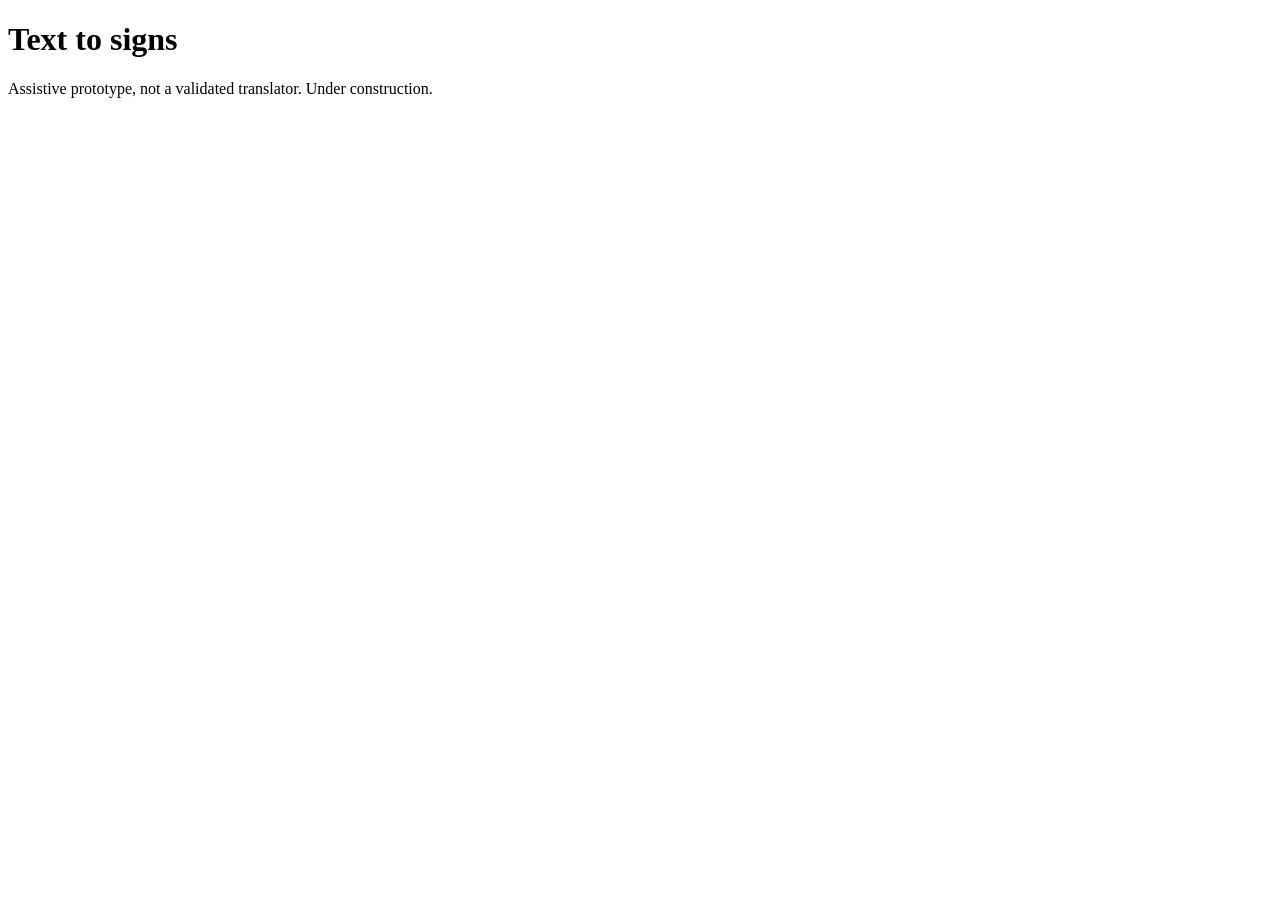
==== sign-assistant/web/signs.html @ 2035a150 "first commit" ====
<!doctype html>
<!-- Owner: D (Direction B/Speech/Eval). Placeholder page. -->
<html lang="az">
<head>
  <meta charset="utf-8">
  <meta name="viewport" content="width=device-width, initial-scale=1">
  <title>Text to Signs</title>
</head>
<body>
  <h1>Text to signs</h1>
  <p>Assistive prototype, not a validated translator. Under construction.</p>
  <script src="signs.js"></script>
</body>
</html>
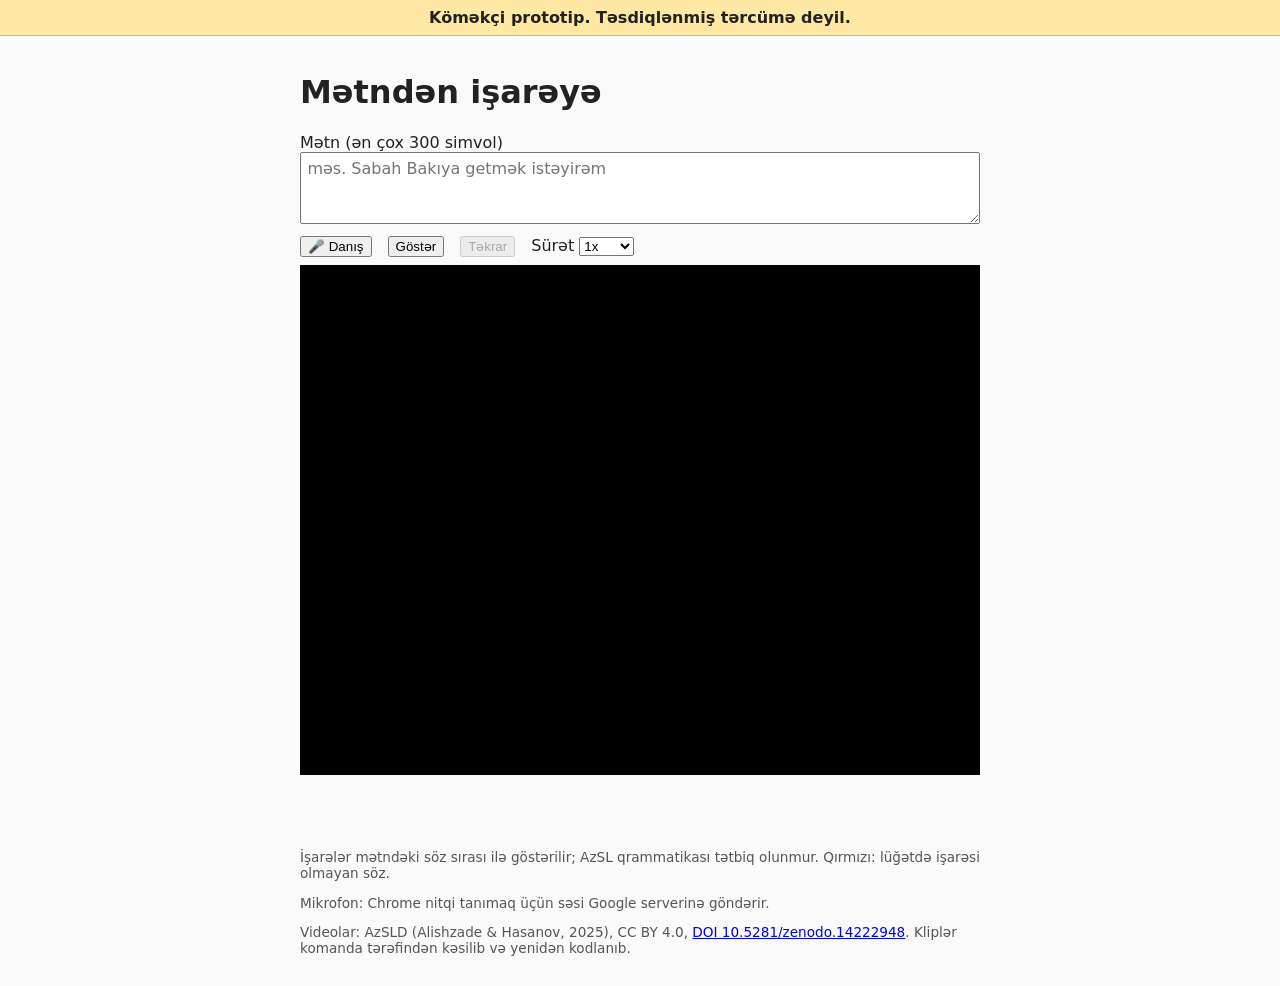
==== commit 60413921: "P11b: /text-to-signs (LLM + server validation + prefix fallback) and the clip player page with tests" ====
--- a/sign-assistant/web/signs.html
+++ b/sign-assistant/web/signs.html
@@ -1,14 +1,55 @@
 <!doctype html>
-<!-- Owner: D (Direction B/Speech/Eval). Placeholder page. -->
+<!-- Owner: D (Direction B/Speech/Eval). Text or speech -> POST /text-to-signs -> sign clips back to back. -->
 <html lang="az">
 <head>
   <meta charset="utf-8">
   <meta name="viewport" content="width=device-width, initial-scale=1">
-  <title>Text to Signs</title>
+  <title>Mətndən işarəyə</title>
+  <link rel="stylesheet" href="style.css">
+  <style>
+    textarea { width: 100%; box-sizing: border-box; font: inherit; padding: 0.4rem; }
+    .controls { display: flex; flex-wrap: wrap; gap: 0.5rem 1rem; align-items: center; margin: 0.5rem 0; }
+    .player { background: #000; aspect-ratio: 4 / 3; }
+    .player video { width: 100%; height: 100%; display: block; }
+    .subtitle { min-height: 1.5em; margin: 0.4rem 0; font-size: 1.5rem; font-weight: 600; text-align: center; }
+    .chips { display: flex; flex-wrap: wrap; gap: 0.4rem; padding: 0; list-style: none; }
+    .chip { padding: 0.2rem 0.6rem; border: 1px solid #999; border-radius: 1rem; background: #fff; }
+    .chip.current { background: #1f7a33; border-color: #1f7a33; color: #fff; }
+    .chip.oov { background: #fde8e7; border-color: #b3261e; color: #b3261e; }
+    .chip.missing { border-style: dashed; color: #777; }
+  </style>
 </head>
 <body>
-  <h1>Text to signs</h1>
-  <p>Assistive prototype, not a validated translator. Under construction.</p>
-  <script src="signs.js"></script>
+  <div class="banner" role="note">Köməkçi prototip. Təsdiqlənmiş tərcümə deyil.</div>
+  <main>
+    <h1>Mətndən işarəyə</h1>
+    <label for="text">Mətn (ən çox 300 simvol)</label>
+    <textarea id="text" rows="3" maxlength="300" placeholder="məs. Sabah Bakıya getmək istəyirəm"></textarea>
+    <div class="controls">
+      <button id="mic" type="button" hidden>🎤 Danış</button>
+      <button id="show" type="button">Göstər</button>
+      <button id="replay" type="button" disabled>Təkrar</button>
+      <label>Sürət
+        <select id="speed">
+          <option value="0.75">0.75x</option>
+          <option value="1" selected>1x</option>
+        </select>
+      </label>
+      <span id="status" class="status" aria-live="polite"></span>
+    </div>
+
+    <div class="player"><video id="video" muted playsinline preload="auto"></video></div>
+    <p id="subtitle" class="subtitle" aria-live="polite"></p>
+    <ol id="chips" class="chips" aria-label="İşarələrin ardıcıllığı"></ol>
+
+    <p id="source" class="note"></p>
+    <p class="note">İşarələr mətndəki söz sırası ilə göstərilir; AzSL qrammatikası tətbiq olunmur.
+      Qırmızı: lüğətdə işarəsi olmayan söz.</p>
+    <p id="mic-note" class="note" hidden>Mikrofon: Chrome nitqi tanımaq üçün səsi Google serverinə göndərir.</p>
+    <p class="note">Videolar: AzSLD (Alishzade &amp; Hasanov, 2025), CC BY 4.0,
+      <a href="https://doi.org/10.5281/zenodo.14222948">DOI 10.5281/zenodo.14222948</a>.
+      Kliplər komanda tərəfindən kəsilib və yenidən kodlanıb.</p>
+  </main>
+  <script type="module" src="signs.js"></script>
 </body>
 </html>
--- a/sign-assistant/web/style.css
+++ b/sign-assistant/web/style.css
@@ -0,0 +1,60 @@
+/* Owner: B (Frontend). */
+body {
+  font-family: system-ui, sans-serif;
+  margin: 0;
+  background: #fafafa;
+  color: #222;
+}
+
+main {
+  max-width: 680px;
+  margin: 0 auto;
+  padding: 1rem;
+}
+
+.banner {
+  position: sticky;
+  top: 0;
+  z-index: 1;
+  padding: 0.5rem 1rem;
+  background: #ffe8a3;
+  border-bottom: 1px solid #d9b85c;
+  font-weight: 600;
+  text-align: center;
+}
+
+.status { font-size: 0.95rem; }
+.ok { color: #1f7a33; }
+.bad { color: #b3261e; }
+
+/* Only the preview is mirrored; MediaPipe always gets the unmirrored video. */
+.stage {
+  position: relative;
+  transform: scaleX(-1);
+  background: #000;
+  aspect-ratio: 4 / 3;
+}
+
+.stage video,
+.stage canvas {
+  position: absolute;
+  inset: 0;
+  width: 100%;
+  height: 100%;
+}
+
+.result {
+  min-height: 1.5em;
+  font-size: 1.3rem;
+}
+
+.note { font-size: 0.85rem; color: #555; }
+
+.record {
+  display: flex;
+  flex-wrap: wrap;
+  gap: 0.5rem 1rem;
+  align-items: center;
+}
+
+.record input:invalid { border-color: #b3261e; }
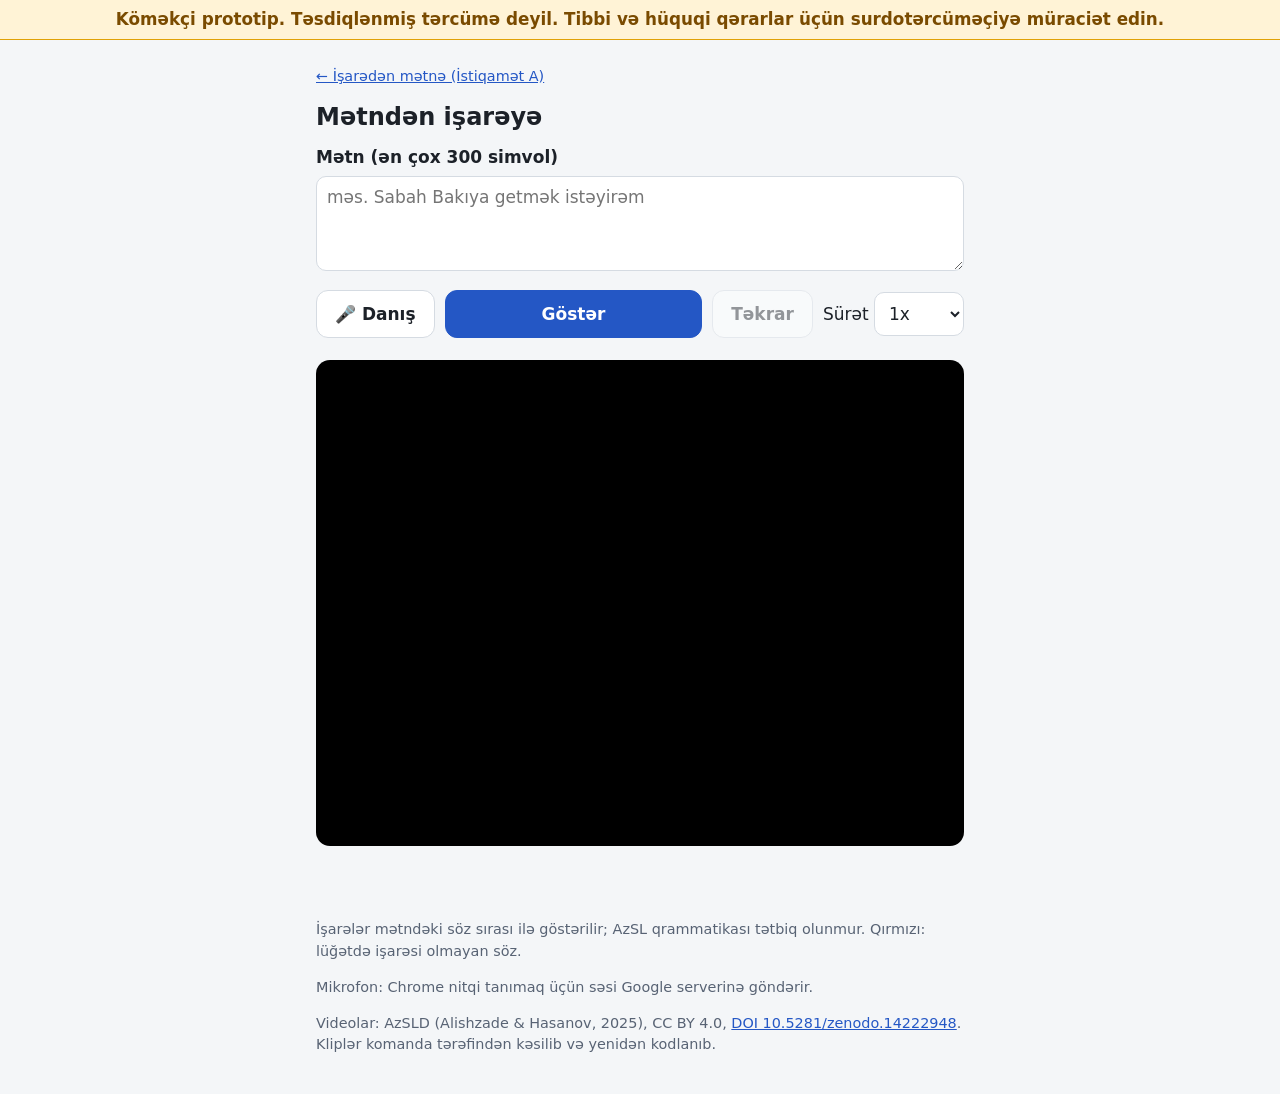
==== commit 192808cf: "Mobile-first, calm design for both pages (dark mode, 48 px touch targets, projector layout kept); ne" ====
--- a/sign-assistant/web/signs.html
+++ b/sign-assistant/web/signs.html
@@ -6,22 +6,12 @@
   <meta name="viewport" content="width=device-width, initial-scale=1">
   <title>Mətndən işarəyə</title>
   <link rel="stylesheet" href="style.css">
-  <style>
-    textarea { width: 100%; box-sizing: border-box; font: inherit; padding: 0.4rem; }
-    .controls { display: flex; flex-wrap: wrap; gap: 0.5rem 1rem; align-items: center; margin: 0.5rem 0; }
-    .player { background: #000; aspect-ratio: 4 / 3; }
-    .player video { width: 100%; height: 100%; display: block; }
-    .subtitle { min-height: 1.5em; margin: 0.4rem 0; font-size: 1.5rem; font-weight: 600; text-align: center; }
-    .chips { display: flex; flex-wrap: wrap; gap: 0.4rem; padding: 0; list-style: none; }
-    .chip { padding: 0.2rem 0.6rem; border: 1px solid #999; border-radius: 1rem; background: #fff; }
-    .chip.current { background: #1f7a33; border-color: #1f7a33; color: #fff; }
-    .chip.oov { background: #fde8e7; border-color: #b3261e; color: #b3261e; }
-    .chip.missing { border-style: dashed; color: #777; }
-  </style>
 </head>
 <body>
-  <div class="banner" role="note">Köməkçi prototip. Təsdiqlənmiş tərcümə deyil.</div>
-  <main>
+  <div class="banner" role="note">Köməkçi prototip. Təsdiqlənmiş tərcümə deyil.
+    Tibbi və hüquqi qərarlar üçün surdotərcüməçiyə müraciət edin.</div>
+  <main class="signs">
+    <p class="note"><a href="/">← İşarədən mətnə (İstiqamət A)</a></p>
     <h1>Mətndən işarəyə</h1>
     <label for="text">Mətn (ən çox 300 simvol)</label>
     <textarea id="text" rows="3" maxlength="300" placeholder="məs. Sabah Bakıya getmək istəyirəm"></textarea>
--- a/sign-assistant/web/style.css
+++ b/sign-assistant/web/style.css
@@ -1,38 +1,157 @@
-/* Owner: B (Frontend). */
+/* Owner: B (Frontend). Shared by index.html (Direction A) and signs.html (Direction B).
+   Mobile first, calm colours (no pure white glare), automatic dark mode, touch targets of at least 48 px.
+   From 900 px wide the Direction A page switches to two columns with large type for a 1280x720 projector. */
+
+:root {
+  --bg: #f4f6f8;
+  --surface: #ffffff;
+  --text: #1c2128;
+  --muted: #586374;
+  --border: #d5dbe2;
+  --accent: #2457c5;
+  --accent-text: #ffffff;
+  --ok: #1d7044;
+  --ok-bg: #e3f3ea;
+  --warn: #7a4b00;
+  --warn-bg: #fff3d6;
+  --warn-line: #e0a106;
+  --bad: #b3261e;
+  --bad-bg: #fdecea;
+  --chip: #eef1f5;
+  --radius: 14px;
+  --shadow: 0 1px 2px rgb(16 24 40 / 6%), 0 1px 8px rgb(16 24 40 / 5%);
+  color-scheme: light;
+}
+
+@media (prefers-color-scheme: dark) {
+  :root {
+    --bg: #121519;
+    --surface: #1b1f25;
+    --text: #e7eaee;
+    --muted: #a2acb9;
+    --border: #2e353e;
+    --accent: #6f9cff;
+    --accent-text: #0d1320;
+    --ok: #6fd39c;
+    --ok-bg: #173225;
+    --warn: #ffd27a;
+    --warn-bg: #33280f;
+    --warn-line: #b98a1d;
+    --bad: #ff8a80;
+    --bad-bg: #3a1c1b;
+    --chip: #252b33;
+    --shadow: none;
+    color-scheme: dark;
+  }
+}
+
+*, *::before, *::after { box-sizing: border-box; }
+
 body {
-  font-family: system-ui, sans-serif;
   margin: 0;
-  background: #fafafa;
-  color: #222;
+  background: var(--bg);
+  color: var(--text);
+  font-family: system-ui, -apple-system, "Segoe UI", Roboto, sans-serif;
+  font-size: 17px;
+  line-height: 1.5;
+  -webkit-text-size-adjust: 100%;
 }
 
 main {
   max-width: 680px;
   margin: 0 auto;
-  padding: 1rem;
-}
-
+  padding: 12px 16px 24px;
+}
+
+h1 { margin: 0.4rem 0 0.8rem; font-size: 1.5rem; line-height: 1.25; }
+h2 { margin: 0 0 0.5rem; font-size: 1.15rem; }
+a { color: var(--accent); }
+
+/* Disclaimer: always visible, calm amber instead of loud yellow, compact on phones */
 .banner {
   position: sticky;
   top: 0;
-  z-index: 1;
-  padding: 0.5rem 1rem;
-  background: #ffe8a3;
-  border-bottom: 1px solid #d9b85c;
+  z-index: 3;
+  padding: 8px 16px;
+  background: var(--warn-bg);
+  color: var(--warn);
+  border-bottom: 1px solid var(--warn-line);
+  font-size: 0.92rem;
   font-weight: 600;
+  line-height: 1.35;
   text-align: center;
 }
 
-.status { font-size: 0.95rem; }
-.ok { color: #1f7a33; }
-.bad { color: #b3261e; }
-
-/* Only the preview is mirrored; MediaPipe always gets the unmirrored video. */
+.topnav {
+  display: flex;
+  flex-wrap: wrap;
+  justify-content: space-between;
+  align-items: center;
+  gap: 4px 16px;
+  max-width: 1240px;
+  margin: 0 auto;
+  padding: 8px 16px 0;
+}
+
+.topnav a { display: inline-flex; align-items: center; min-height: 44px; font-weight: 600; }
+
+.status { font-size: 0.95rem; color: var(--muted); }
+.ok { color: var(--ok); }
+.bad { color: var(--bad); }
+.note { font-size: 0.9rem; color: var(--muted); }
+
+/* Buttons and form controls (both pages) */
+button, select, textarea, input {
+  font: inherit;
+  color: inherit;
+}
+
+button {
+  min-height: 48px;
+  padding: 0 18px;
+  border: 1px solid var(--border);
+  border-radius: 12px;
+  background: var(--surface);
+  color: var(--text);
+  font-weight: 600;
+  cursor: pointer;
+  touch-action: manipulation;
+}
+
+button.primary, #show {
+  background: var(--accent);
+  border-color: var(--accent);
+  color: var(--accent-text);
+}
+
+button:disabled { opacity: 0.45; cursor: default; }
+button:focus-visible, select:focus-visible, textarea:focus-visible, input:focus-visible, summary:focus-visible {
+  outline: 3px solid var(--accent);
+  outline-offset: 2px;
+}
+
+select, input, textarea {
+  min-height: 44px;
+  padding: 8px 10px;
+  border: 1px solid var(--border);
+  border-radius: 10px;
+  background: var(--surface);
+}
+
+/* Camera preview: only the preview is mirrored; MediaPipe always gets the unmirrored video. */
 .stage {
   position: relative;
+  overflow: hidden;
   transform: scaleX(-1);
   background: #000;
   aspect-ratio: 4 / 3;
+  margin: 0 auto;
+  border-radius: var(--radius);
+}
+
+/* Phone held sideways: a smaller preview keeps the status and buttons on screen */
+@media (max-height: 520px) {
+  .stage { width: min(100%, calc(60vh * 4 / 3)); }
 }
 
 .stage video,
@@ -43,18 +162,174 @@
   height: 100%;
 }
 
-.result {
-  min-height: 1.5em;
-  font-size: 1.3rem;
-}
-
-.note { font-size: 0.85rem; color: #555; }
+/* Direction A (index.html): one column on phones */
+.app {
+  display: grid;
+  grid-template-columns: minmax(0, 1fr);
+  gap: 16px;
+  max-width: 1240px;
+}
+
+.app > section { min-width: 0; }
+.app .note { margin: 0.5rem 0; }
+
+/* Status pill: the one place to look; big, calm colours */
+.pill {
+  margin-bottom: 10px;
+  padding: 10px 16px;
+  border-radius: 999px;
+  font-size: 1.25rem;
+  font-weight: 700;
+  line-height: 1.3;
+  text-align: center;
+}
+
+.pill small { margin-left: 0.5rem; font-size: 0.85rem; font-weight: 500; }
+.pill.wait, .pill.idle { background: var(--chip); color: var(--text); }
+.pill.signing { background: var(--accent); color: var(--accent-text); }
+.pill.ok { background: var(--ok-bg); color: var(--ok); border: 2px solid var(--ok); }
+.pill.abstain { background: var(--warn-bg); color: var(--warn); border: 2px solid var(--warn-line); font-size: 1.1rem; }
+.pill.offline { background: var(--bad-bg); color: var(--bad); border: 2px solid var(--bad); }
+
+/* Recognised words */
+.word-chips {
+  display: flex;
+  flex-wrap: wrap;
+  gap: 8px;
+  min-height: 48px;
+  margin: 0;
+  padding: 0;
+  list-style: none;
+}
+
+.word-chips li {
+  padding: 8px 14px;
+  border: 1px solid var(--border);
+  border-radius: 999px;
+  background: var(--surface);
+  font-weight: 700;
+  box-shadow: var(--shadow);
+}
+
+.buttons {
+  display: grid;
+  grid-template-columns: 1fr 1fr;
+  gap: 10px;
+  margin: 12px 0 16px;
+}
+
+.buttons .primary { grid-column: 1 / -1; order: -1; }
+
+/* Composed sentence: a quiet card */
+.sentence-panel {
+  padding: 16px;
+  border: 1px solid var(--border);
+  border-radius: var(--radius);
+  background: var(--surface);
+  box-shadow: var(--shadow);
+}
+
+.sentence { margin: 0 0 8px; font-size: 1.6rem; font-weight: 700; line-height: 1.3; }
+.glosses { margin: 0 0 6px; font-size: 1rem; color: var(--muted); }
+.assumptions { margin: 0 0 8px; padding-left: 1.2rem; font-size: 0.95rem; color: var(--muted); }
+
+.warn-note {
+  margin: 0 0 10px;
+  padding: 8px 12px;
+  border-left: 4px solid var(--warn-line);
+  border-radius: 6px;
+  background: var(--warn-bg);
+  color: var(--warn);
+  font-size: 0.95rem;
+}
+
+#speak { width: 100%; }
+
+footer {
+  max-width: 1240px;
+  margin: 0 auto;
+  padding: 8px 16px 24px;
+  font-size: 0.88rem;
+  color: var(--muted);
+}
+
+footer p { margin: 4px 0; }
+footer details { margin-top: 8px; }
+footer summary { min-height: 44px; display: flex; align-items: center; cursor: pointer; }
 
 .record {
   display: flex;
   flex-wrap: wrap;
-  gap: 0.5rem 1rem;
+  gap: 10px 14px;
   align-items: center;
-}
-
-.record input:invalid { border-color: #b3261e; }
+  border: 1px solid var(--border);
+  border-radius: var(--radius);
+}
+
+.record input:invalid { border-color: var(--bad); }
+
+/* Direction B (signs.html) */
+.signs label[for="text"] { display: block; margin-bottom: 6px; font-weight: 600; }
+.signs textarea { width: 100%; resize: vertical; }
+
+.controls {
+  display: flex;
+  flex-wrap: wrap;
+  gap: 10px;
+  align-items: center;
+  margin: 12px 0;
+}
+
+.controls #show { flex: 1 1 140px; }
+.controls #status { flex-basis: 100%; }
+
+.player {
+  overflow: hidden;
+  background: #000;
+  aspect-ratio: 4 / 3;
+  border-radius: var(--radius);
+}
+
+.player video { display: block; width: 100%; height: 100%; }
+
+.subtitle {
+  min-height: 1.6em;
+  margin: 10px 0;
+  font-size: 1.5rem;
+  font-weight: 700;
+  text-align: center;
+}
+
+.chips { display: flex; flex-wrap: wrap; gap: 8px; margin: 0 0 12px; padding: 0; list-style: none; }
+
+.chip {
+  padding: 6px 12px;
+  border: 1px solid var(--border);
+  border-radius: 999px;
+  background: var(--surface);
+}
+
+.chip.current { background: var(--accent); border-color: var(--accent); color: var(--accent-text); }
+.chip.oov { background: var(--bad-bg); border-color: var(--bad); color: var(--bad); }
+.chip.missing { border-style: dashed; color: var(--muted); }
+
+@media (prefers-reduced-motion: reduce) {
+  * { scroll-behavior: auto !important; transition: none !important; animation: none !important; }
+}
+
+/* Laptop and projector: two columns, large type */
+@media (min-width: 900px) {
+  .banner { font-size: 1.05rem; }
+  .app {
+    grid-template-columns: minmax(0, 560px) minmax(0, 1fr);
+    gap: 24px;
+    padding: 12px 16px;
+    font-size: 1.2rem;
+  }
+  .pill { font-size: 1.55rem; }
+  .pill.abstain { font-size: 1.35rem; }
+  .sentence { font-size: 2rem; }
+  .buttons { display: flex; flex-wrap: wrap; }
+  .buttons .primary { order: 0; }
+  #speak { width: auto; }
+}
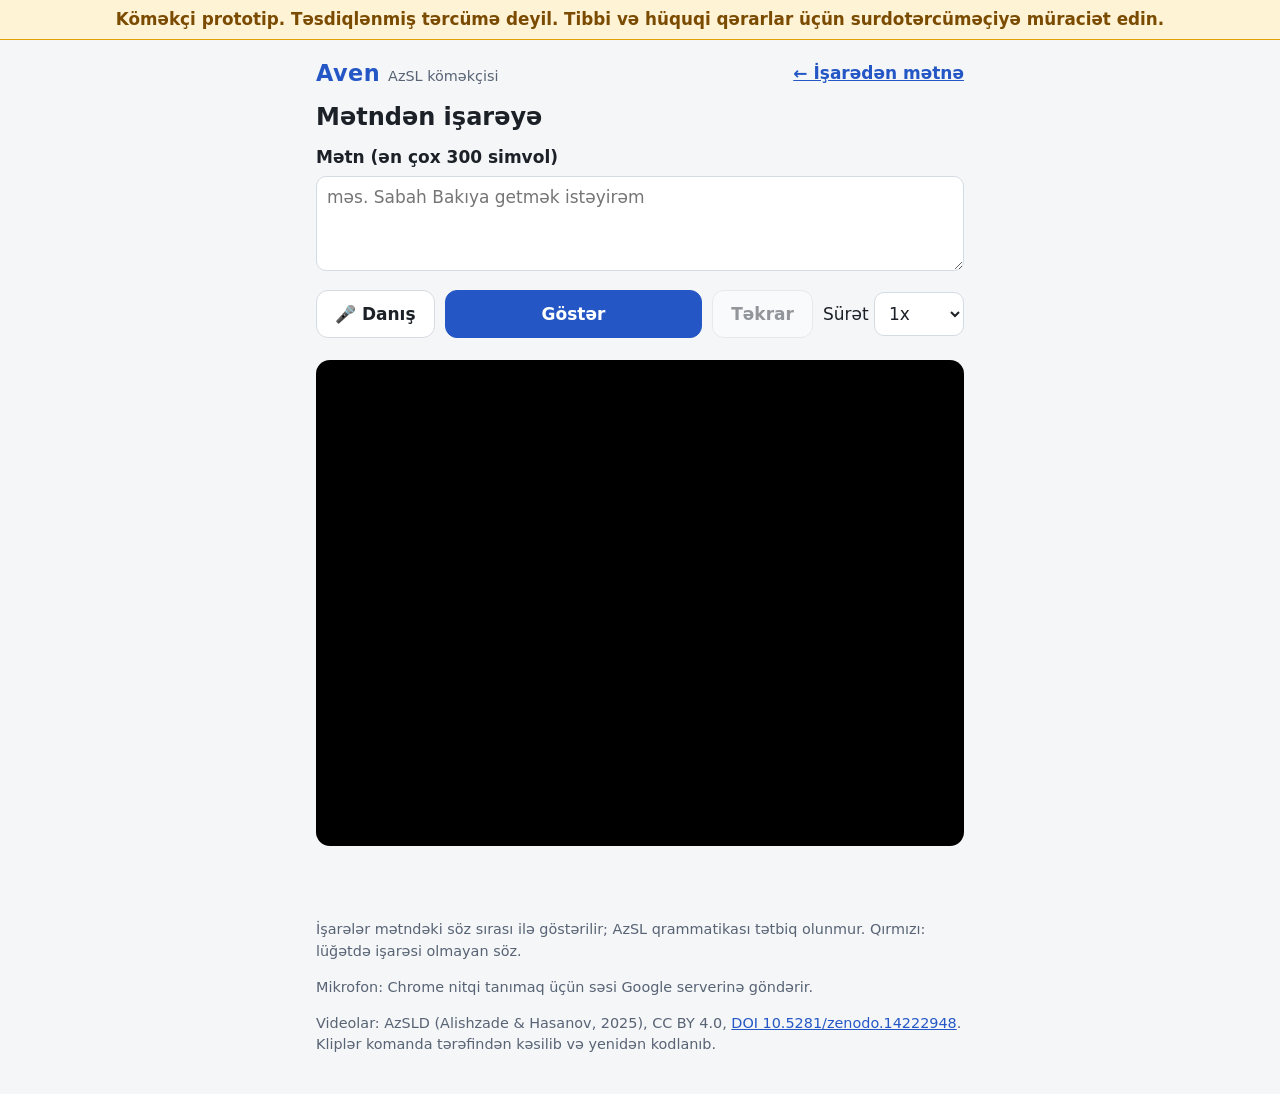
==== commit 96b90b71: "Product name Aven on both pages (title, header with tagline) and the STT test page Co-Authored-By: C" ====
--- a/sign-assistant/web/signs.html
+++ b/sign-assistant/web/signs.html
@@ -4,14 +4,17 @@
 <head>
   <meta charset="utf-8">
   <meta name="viewport" content="width=device-width, initial-scale=1">
-  <title>Mətndən işarəyə</title>
+  <title>Aven — Mətndən işarəyə</title>
   <link rel="stylesheet" href="style.css">
 </head>
 <body>
   <div class="banner" role="note">Köməkçi prototip. Təsdiqlənmiş tərcümə deyil.
     Tibbi və hüquqi qərarlar üçün surdotərcüməçiyə müraciət edin.</div>
   <main class="signs">
-    <p class="note"><a href="/">← İşarədən mətnə (İstiqamət A)</a></p>
+    <nav class="topnav">
+      <span class="brand"><strong>Aven</strong> <span class="tagline">AzSL köməkçisi</span></span>
+      <a href="/">← İşarədən mətnə</a>
+    </nav>
     <h1>Mətndən işarəyə</h1>
     <label for="text">Mətn (ən çox 300 simvol)</label>
     <textarea id="text" rows="3" maxlength="300" placeholder="məs. Sabah Bakıya getmək istəyirəm"></textarea>
--- a/sign-assistant/web/style.css
+++ b/sign-assistant/web/style.css
@@ -94,6 +94,12 @@
 }
 
 .topnav a { display: inline-flex; align-items: center; min-height: 44px; font-weight: 600; }
+.signs .topnav { padding: 0; }
+
+/* Product name */
+.brand { display: inline-flex; align-items: baseline; gap: 8px; }
+.brand strong { color: var(--accent); font-size: 1.4rem; letter-spacing: 0.02em; }
+.tagline { color: var(--muted); font-size: 0.9rem; }
 
 .status { font-size: 0.95rem; color: var(--muted); }
 .ok { color: var(--ok); }
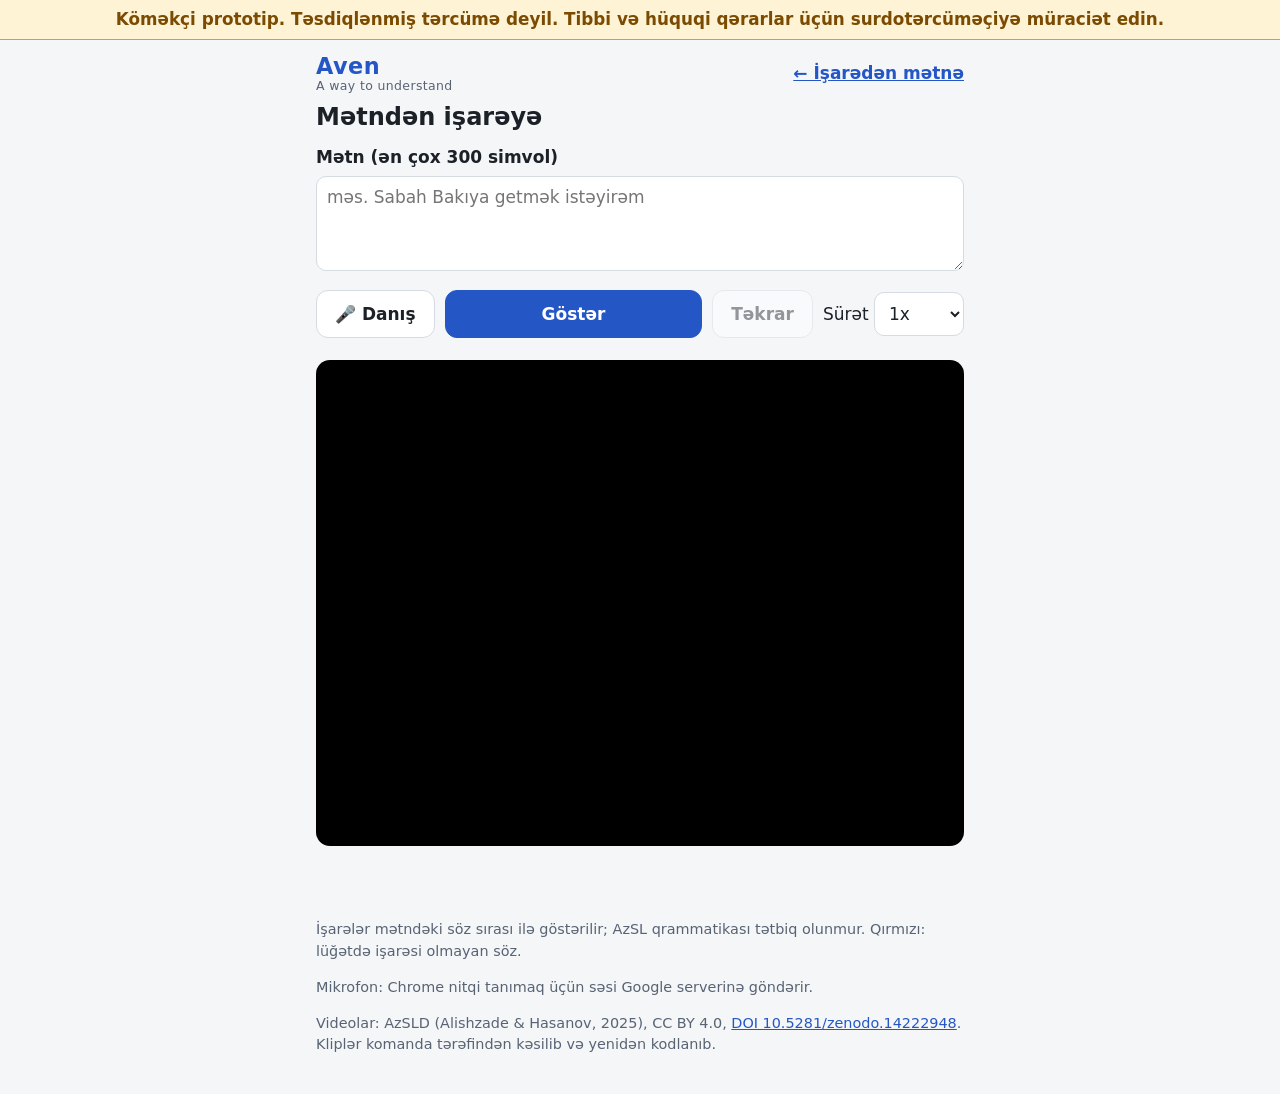
==== commit e1792254: "Slogan 'A way to understand' in small type under the name Aven Co-Authored-By: Claude Opus 5.5 <nore" ====
--- a/sign-assistant/web/signs.html
+++ b/sign-assistant/web/signs.html
@@ -12,7 +12,7 @@
     Tibbi və hüquqi qərarlar üçün surdotərcüməçiyə müraciət edin.</div>
   <main class="signs">
     <nav class="topnav">
-      <span class="brand"><strong>Aven</strong> <span class="tagline">AzSL köməkçisi</span></span>
+      <span class="brand"><strong>Aven</strong> <span class="tagline" lang="en">A way to understand</span></span>
       <a href="/">← İşarədən mətnə</a>
     </nav>
     <h1>Mətndən işarəyə</h1>
--- a/sign-assistant/web/style.css
+++ b/sign-assistant/web/style.css
@@ -97,9 +97,9 @@
 .signs .topnav { padding: 0; }
 
 /* Product name */
-.brand { display: inline-flex; align-items: baseline; gap: 8px; }
+.brand { display: inline-flex; flex-direction: column; line-height: 1.15; }
 .brand strong { color: var(--accent); font-size: 1.4rem; letter-spacing: 0.02em; }
-.tagline { color: var(--muted); font-size: 0.9rem; }
+.tagline { color: var(--muted); font-size: 0.78rem; letter-spacing: 0.03em; }
 
 .status { font-size: 0.95rem; color: var(--muted); }
 .ok { color: var(--ok); }
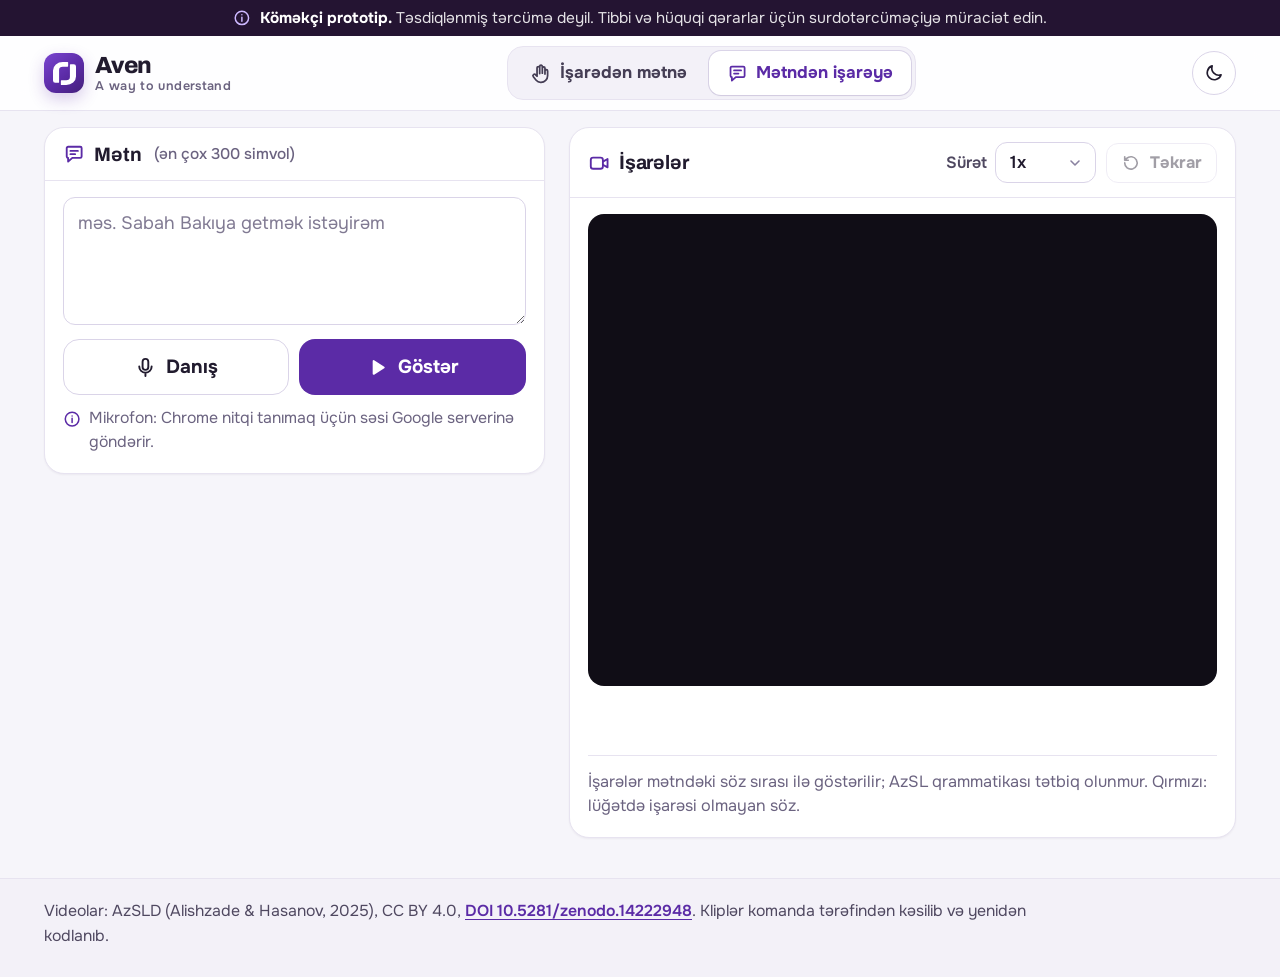
==== commit fd8a9100: "P21: Aven design system after Project V7 and University App, calm for deaf users, phone to projector" ====
--- a/sign-assistant/web/signs.html
+++ b/sign-assistant/web/signs.html
@@ -3,46 +3,124 @@
 <html lang="az">
 <head>
   <meta charset="utf-8">
-  <meta name="viewport" content="width=device-width, initial-scale=1">
+  <meta name="viewport" content="width=device-width, initial-scale=1, viewport-fit=cover">
   <title>Aven — Mətndən işarəyə</title>
+  <meta name="theme-color" content="#F6F5FA">
+  <link rel="icon" href="data:image/svg+xml,%3Csvg xmlns='http://www.w3.org/2000/svg' viewBox='0 0 64 64'%3E%3Crect width='64' height='64' rx='16' fill='%235B2BA6'/%3E%3Cg fill='%23fff' transform='translate(14 14) scale(.75)'%3E%3Cpath d='M4.7 43.3A4.7 4.7 0 0 1 0 38.6V17.8A20.4 17.8 0 0 1 20.4 0h10a1.2 1.2 0 0 1 1.2 1.2v7.3a1.2 1.2 0 0 1-1.2 1.2h-9.8a7.9 6.9 0 0 0-7.9 6.9v25.5a1.2 1.2 0 0 1-1.2 1.2z'/%3E%3Cpath transform='rotate(180 24 24)' d='M4.7 43.3A4.7 4.7 0 0 1 0 38.6V17.8A20.4 17.8 0 0 1 20.4 0h10a1.2 1.2 0 0 1 1.2 1.2v7.3a1.2 1.2 0 0 1-1.2 1.2h-9.8a7.9 6.9 0 0 0-7.9 6.9v25.5a1.2 1.2 0 0 1-1.2 1.2z'/%3E%3C/g%3E%3C/svg%3E">
+  <link rel="preload" href="fonts/onest-az.woff2" as="font" type="font/woff2" crossorigin>
+  <link rel="preload" href="fonts/archivo-az.woff2" as="font" type="font/woff2" crossorigin>
+  <script>
+    // Theme before the first paint (no flash): the saved choice, otherwise the system setting. ui.js does the rest.
+    (function () {
+      var theme = null;
+      try { theme = localStorage.getItem("aven-theme"); } catch (e) { /* storage blocked */ }
+      if (theme !== "dark" && theme !== "light") theme = matchMedia("(prefers-color-scheme: dark)").matches ? "dark" : "light";
+      document.documentElement.dataset.theme = theme;
+    })();
+  </script>
   <link rel="stylesheet" href="style.css">
 </head>
 <body>
-  <div class="banner" role="note">Köməkçi prototip. Təsdiqlənmiş tərcümə deyil.
-    Tibbi və hüquqi qərarlar üçün surdotərcüməçiyə müraciət edin.</div>
-  <main class="signs">
-    <nav class="topnav">
-      <span class="brand"><strong>Aven</strong> <span class="tagline" lang="en">A way to understand</span></span>
-      <a href="/">← İşarədən mətnə</a>
-    </nav>
-    <h1>Mətndən işarəyə</h1>
-    <label for="text">Mətn (ən çox 300 simvol)</label>
-    <textarea id="text" rows="3" maxlength="300" placeholder="məs. Sabah Bakıya getmək istəyirəm"></textarea>
-    <div class="controls">
-      <button id="mic" type="button" hidden>🎤 Danış</button>
-      <button id="show" type="button">Göstər</button>
-      <button id="replay" type="button" disabled>Təkrar</button>
-      <label>Sürət
-        <select id="speed">
-          <option value="0.75">0.75x</option>
-          <option value="1" selected>1x</option>
-        </select>
-      </label>
-      <span id="status" class="status" aria-live="polite"></span>
+  <svg class="sprite" aria-hidden="true" focusable="false">
+    <symbol id="i-logo" viewBox="0 0 48 48"><path d="M4.7 43.3A4.7 4.7 0 0 1 0 38.6V17.8A20.4 17.8 0 0 1 20.4 0h10a1.2 1.2 0 0 1 1.2 1.2v7.3a1.2 1.2 0 0 1-1.2 1.2h-9.8a7.9 6.9 0 0 0-7.9 6.9v25.5a1.2 1.2 0 0 1-1.2 1.2z"/><path transform="rotate(180 24 24)" d="M4.7 43.3A4.7 4.7 0 0 1 0 38.6V17.8A20.4 17.8 0 0 1 20.4 0h10a1.2 1.2 0 0 1 1.2 1.2v7.3a1.2 1.2 0 0 1-1.2 1.2h-9.8a7.9 6.9 0 0 0-7.9 6.9v25.5a1.2 1.2 0 0 1-1.2 1.2z"/></symbol>
+    <symbol id="i-info" viewBox="0 0 24 24"><circle cx="12" cy="12" r="9"/><path d="M12 11v5.5M12 7.8h.01"/></symbol>
+    <symbol id="i-hand" viewBox="0 0 24 24"><path d="M8 15V5.5a1.5 1.5 0 0 1 3 0V12M11 11.5V4a1.5 1.5 0 0 1 3 0v7.5M14 11.5V6a1.5 1.5 0 0 1 3 0v6.5M17 12.5V9a1.5 1.5 0 0 1 3 0v5.5a7.5 7.5 0 0 1-7.5 7.5H12a6.5 6.5 0 0 1-5-2.4l-3.2-4a1.7 1.7 0 0 1 2.6-2.2L8 15"/></symbol>
+    <symbol id="i-text" viewBox="0 0 24 24"><path d="M5.5 4h13A1.5 1.5 0 0 1 20 5.5v9a1.5 1.5 0 0 1-1.5 1.5H10l-4.5 4V16a1.5 1.5 0 0 1-1.5-1.5v-9A1.5 1.5 0 0 1 5.5 4zM8 8.5h8M8 12h5"/></symbol>
+    <symbol id="i-moon" viewBox="0 0 24 24"><path d="M20.5 14.2A8.5 8.5 0 0 1 9.8 3.5a8.5 8.5 0 1 0 10.7 10.7z"/></symbol>
+    <symbol id="i-sun" viewBox="0 0 24 24"><circle cx="12" cy="12" r="4"/><path d="M12 2.8v2.1M12 19.1v2.1M4.9 4.9l1.5 1.5M17.6 17.6l1.5 1.5M2.8 12h2.1M19.1 12h2.1M4.9 19.1l1.5-1.5M17.6 6.4l1.5-1.5"/></symbol>
+    <symbol id="i-play" viewBox="0 0 24 24"><path d="M8 5.3v13.4L18.6 12z" fill="currentColor"/></symbol>
+    <symbol id="i-mic" viewBox="0 0 24 24"><rect x="9" y="3" width="6" height="11.5" rx="3"/><path d="M5.5 11a6.5 6.5 0 0 0 13 0M12 17.5V21"/></symbol>
+    <symbol id="i-replay" viewBox="0 0 24 24"><path d="M4.5 12a7.5 7.5 0 1 0 2.3-5.4L4.5 8.8M4.5 4.5v4.3h4.3"/></symbol>
+    <symbol id="i-video" viewBox="0 0 24 24"><rect x="3" y="6" width="13" height="12" rx="2.5"/><path d="M16 10.3l5-2.8v9l-5-2.8"/></symbol>
+    <symbol id="i-book" viewBox="0 0 24 24"><path d="M4 5.5A1.5 1.5 0 0 1 5.5 4H11v16H5.5A1.5 1.5 0 0 1 4 18.5zM13 4h5.5A1.5 1.5 0 0 1 20 5.5v13a1.5 1.5 0 0 1-1.5 1.5H13z"/></symbol>
+    <symbol id="i-chevron" viewBox="0 0 24 24"><path d="M6 9l6 6 6-6"/></symbol>
+  </svg>
+
+  <a class="skip" href="#main">Məzmuna keç</a>
+
+  <div class="topbar" role="note">
+    <div class="topbar-inner">
+      <svg class="ic" aria-hidden="true"><use href="#i-info"/></svg>
+      <p><b>Köməkçi prototip.</b> Təsdiqlənmiş tərcümə deyil.
+        Tibbi və hüquqi qərarlar üçün surdotərcüməçiyə müraciət edin.</p>
     </div>
+  </div>
 
-    <div class="player"><video id="video" muted playsinline preload="auto"></video></div>
-    <p id="subtitle" class="subtitle" aria-live="polite"></p>
-    <ol id="chips" class="chips" aria-label="İşarələrin ardıcıllığı"></ol>
+  <header class="header">
+    <div class="header-inner">
+      <a class="logo" href="./">
+        <span class="logo-mark"><svg aria-hidden="true"><use href="#i-logo"/></svg></span>
+        <span class="logo-text"><b>Aven</b><small lang="en">A way to understand</small></span>
+      </a>
+      <nav class="modes" aria-label="İstiqamət">
+        <a href="./"><svg class="ic" aria-hidden="true"><use href="#i-hand"/></svg>İşarədən mətnə</a>
+        <a href="signs.html" aria-current="page"><svg class="ic" aria-hidden="true"><use href="#i-text"/></svg>Mətndən işarəyə</a>
+      </nav>
+      <button class="theme-toggle" type="button" data-theme-toggle aria-pressed="false" aria-label="Tünd tema" title="Tünd tema">
+        <svg class="ic i-moon" aria-hidden="true"><use href="#i-moon"/></svg>
+        <svg class="ic i-sun" aria-hidden="true"><use href="#i-sun"/></svg>
+      </button>
+    </div>
+  </header>
 
-    <p id="source" class="note"></p>
-    <p class="note">İşarələr mətndəki söz sırası ilə göstərilir; AzSL qrammatikası tətbiq olunmur.
-      Qırmızı: lüğətdə işarəsi olmayan söz.</p>
-    <p id="mic-note" class="note" hidden>Mikrofon: Chrome nitqi tanımaq üçün səsi Google serverinə göndərir.</p>
-    <p class="note">Videolar: AzSLD (Alishzade &amp; Hasanov, 2025), CC BY 4.0,
-      <a href="https://doi.org/10.5281/zenodo.14222948">DOI 10.5281/zenodo.14222948</a>.
-      Kliplər komanda tərəfindən kəsilib və yenidən kodlanıb.</p>
+  <main id="main" class="page page-b" tabindex="-1">
+    <h1 class="sr-only">Mətndən işarəyə</h1>
+
+    <section class="card input-card" aria-labelledby="text-title">
+      <div class="card-h">
+        <h2 id="text-title"><svg class="ic" aria-hidden="true"><use href="#i-text"/></svg><label for="text">Mətn</label></h2>
+        <span class="hint">(ən çox 300 simvol)</span>
+      </div>
+      <div class="card-b">
+        <textarea id="text" rows="3" maxlength="300" placeholder="məs. Sabah Bakıya getmək istəyirəm"></textarea>
+        <div class="input-actions">
+          <button id="mic" type="button" class="btn btn-ghost btn-lg btn-mic" hidden>
+            <svg class="ic" aria-hidden="true"><use href="#i-mic"/></svg>Danış</button>
+          <button id="show" type="button" class="btn btn-primary btn-lg" data-busy>
+            <svg class="ic" aria-hidden="true"><use href="#i-play"/></svg>Göstər</button>
+        </div>
+        <p id="status" class="status" aria-live="polite"></p>
+        <p id="mic-note" class="aside-note" hidden><svg class="ic" aria-hidden="true"><use href="#i-info"/></svg>
+          <span>Mikrofon: Chrome nitqi tanımaq üçün səsi Google serverinə göndərir.</span></p>
+      </div>
+    </section>
+
+    <section class="card player-card" aria-labelledby="player-title">
+      <div class="card-h">
+        <h2 id="player-title"><svg class="ic" aria-hidden="true"><use href="#i-video"/></svg>İşarələr</h2>
+        <div class="player-tools">
+          <label class="speed">Sürət
+            <select id="speed">
+              <option value="0.75">0.75x</option>
+              <option value="1" selected>1x</option>
+            </select>
+          </label>
+          <button id="replay" type="button" class="btn btn-ghost btn-sm" disabled>
+            <svg class="ic" aria-hidden="true"><use href="#i-replay"/></svg>Təkrar</button>
+        </div>
+      </div>
+      <div class="card-b">
+        <div class="player"><video id="video" muted playsinline preload="auto"></video></div>
+        <p id="subtitle" class="subtitle" aria-live="polite"></p>
+        <ol id="chips" class="chips" aria-label="İşarələrin ardıcıllığı"></ol>
+        <div class="player-notes">
+          <p id="source" class="note"></p>
+          <p class="note">İşarələr mətndəki söz sırası ilə göstərilir; AzSL qrammatikası tətbiq olunmur.
+            Qırmızı: lüğətdə işarəsi olmayan söz.</p>
+        </div>
+      </div>
+    </section>
   </main>
+
+  <footer class="footer">
+    <div class="footer-inner">
+      <p class="credit">Videolar: AzSLD (Alishzade &amp; Hasanov, 2025), CC BY 4.0,
+        <a href="https://doi.org/10.5281/zenodo.14222948">DOI 10.5281/zenodo.14222948</a>.
+        Kliplər komanda tərəfindən kəsilib və yenidən kodlanıb.</p>
+    </div>
+  </footer>
+
+  <script src="ui.js" defer></script>
   <script type="module" src="signs.js"></script>
 </body>
 </html>
--- a/sign-assistant/web/style.css
+++ b/sign-assistant/web/style.css
@@ -1,341 +1,1282 @@
-/* Owner: B (Frontend). Shared by index.html (Direction A) and signs.html (Direction B).
-   Mobile first, calm colours (no pure white glare), automatic dark mode, touch targets of at least 48 px.
-   From 900 px wide the Direction A page switches to two columns with large type for a 1280x720 projector. */
-
+/* Owner: B (Frontend). Aven design system, shared by index.html (Direction A), signs.html (Direction B) and stt_test.html.
+   Built on the structure of Project V7 (Kursolog) and University App (AZMİU):
+     1. tokens: --kd-* (the same names as both projects) + --av-* (Aven, like --az-* there), light and dark
+        (:root[data-theme="dark"], set before the first paint by the inline script in each page's <head>)
+     2. fonts and base   3. shell: top bar, header, footer   4. components: buttons, cards, fields, alerts
+     5. Direction A   6. Direction B   7. STT test page   8. phone, landscape phone, tablet, laptop/projector
+     9. motion, contrast
+   Users: deaf signers and the hearing people they talk to, at a service desk, on a laptop or a phone at arm's length.
+   Not tiring: no pure white page and no pure black text, one brand colour (the logo's purple) used sparingly,
+   status shown with tinted colours + an icon + text instead of big solid blocks that flash on every sign,
+   large type, a calm dark theme, little motion and none with "reduce motion". */
+
+/* ==================== 1. TOKENS ==================== */
 :root {
-  --bg: #f4f6f8;
-  --surface: #ffffff;
-  --text: #1c2128;
-  --muted: #586374;
-  --border: #d5dbe2;
-  --accent: #2457c5;
-  --accent-text: #ffffff;
-  --ok: #1d7044;
-  --ok-bg: #e3f3ea;
-  --warn: #7a4b00;
-  --warn-bg: #fff3d6;
-  --warn-line: #e0a106;
-  --bad: #b3261e;
-  --bad-bg: #fdecea;
-  --chip: #eef1f5;
-  --radius: 14px;
-  --shadow: 0 1px 2px rgb(16 24 40 / 6%), 0 1px 8px rgb(16 24 40 / 5%);
+  /* shared design tokens (--kd-*): neutrals carry a little of the brand hue, as in Project V7 */
+  --kd-ink: #211B2E;
+  --kd-body: #4F4860;
+  --kd-muted: #6B6380;
+  --kd-nav: #453E55;
+  --kd-line: #E7E3F0;
+  --kd-line-soft: #DAD4E8;
+  --kd-primary: #5B2BA6;
+  --kd-primary-strong: #4A2188;
+  --kd-primary-ink: #5B2BA6;
+  --kd-deep: #241432;
+  --kd-tint: #F4F1FA;
+  --kd-tint-strong: #EAE3F8;
+  --kd-display: "Archivo", "Segoe UI", system-ui, sans-serif;
+  --kd-sans: "Onest", "Segoe UI", system-ui, -apple-system, Roboto, sans-serif;
+
+  /* Aven tokens (--av-*): surfaces, status triples (colour / tint / ink, as in University App) */
+  --av-bg: #F6F5FA;
+  --av-surface: #FFFFFF;
+  --av-raised: #FFFFFF;
+  --av-surface-soft: #F3F1F8;
+  --av-on-tint: #3D1C70;
+  --av-ok: #0E9F6E;
+  --av-ok-tint: #DDF5EA;
+  --av-ok-ink: #046C4E;
+  --av-warn: #D97706;
+  --av-warn-tint: #FDF1D8;
+  --av-warn-ink: #8A4B08;
+  --av-bad: #D92D20;
+  --av-bad-tint: #FDE8E7;
+  --av-bad-ink: #B42318;
+  --av-shadow-soft: 0 1px 2px rgb(36 20 50 / 5%);
+  --av-shadow: 0 10px 28px rgb(36 20 50 / 8%);
+  --av-topbar-bg: #241432;
+  --av-topbar-text: rgb(255 255 255 / 88%);
+  --av-stage-bg: #100D16;
+  --av-mark-bg: linear-gradient(140deg, #7A45D0 0%, #5B2BA6 55%, #44207A 100%);
+
+  --motion-fast: 120ms;
+  --motion-base: 180ms;
+  --ease-standard: cubic-bezier(0.2, 0, 0, 1);
+  --radius-sm: 8px;
+  --radius-md: 12px;
+  --radius-lg: 16px;
+  --radius-xl: 20px;
+  --page-max: 1240px;
+  --gutter: 24px;
+
+  /* status icons for the pill (CSS masks: the pill's text is written by app.js, so no markup can go inside) */
+  --ic-hand: url("data:image/svg+xml,%3Csvg xmlns='http://www.w3.org/2000/svg' viewBox='0 0 24 24' fill='none' stroke='black' stroke-width='2.1' stroke-linecap='round' stroke-linejoin='round'%3E%3Cpath d='M8 15V5.5a1.5 1.5 0 0 1 3 0V12M11 11.5V4a1.5 1.5 0 0 1 3 0v7.5M14 11.5V6a1.5 1.5 0 0 1 3 0v6.5M17 12.5V9a1.5 1.5 0 0 1 3 0v5.5a7.5 7.5 0 0 1-7.5 7.5H12a6.5 6.5 0 0 1-5-2.4l-3.2-4a1.7 1.7 0 0 1 2.6-2.2L8 15'/%3E%3C/svg%3E");
+  --ic-loader: url("data:image/svg+xml,%3Csvg xmlns='http://www.w3.org/2000/svg' viewBox='0 0 24 24' fill='none' stroke='black' stroke-width='2.4' stroke-linecap='round'%3E%3Cpath d='M12 3a9 9 0 1 0 9 9'/%3E%3C/svg%3E");
+  --ic-dot: url("data:image/svg+xml,%3Csvg xmlns='http://www.w3.org/2000/svg' viewBox='0 0 24 24'%3E%3Ccircle cx='12' cy='12' r='7' fill='black'/%3E%3C/svg%3E");
+  --ic-check: url("data:image/svg+xml,%3Csvg xmlns='http://www.w3.org/2000/svg' viewBox='0 0 24 24' fill='none' stroke='black' stroke-width='2.6' stroke-linecap='round' stroke-linejoin='round'%3E%3Cpath d='M5 12.5l4.5 4.5L19 7.5'/%3E%3C/svg%3E");
+  --ic-help: url("data:image/svg+xml,%3Csvg xmlns='http://www.w3.org/2000/svg' viewBox='0 0 24 24' fill='none' stroke='black' stroke-width='2.2' stroke-linecap='round' stroke-linejoin='round'%3E%3Ccircle cx='12' cy='12' r='9'/%3E%3Cpath d='M9.6 9.3a2.5 2.5 0 0 1 4.8.9c0 1.6-2.4 2.2-2.4 3.8M12 17.2h.01'/%3E%3C/svg%3E");
+  --ic-alert: url("data:image/svg+xml,%3Csvg xmlns='http://www.w3.org/2000/svg' viewBox='0 0 24 24' fill='none' stroke='black' stroke-width='2.2' stroke-linecap='round' stroke-linejoin='round'%3E%3Cpath d='M12 3.8 2.6 19.8h18.8zM12 10v4.4M12 17h.01'/%3E%3C/svg%3E");
+
   color-scheme: light;
 }
 
-@media (prefers-color-scheme: dark) {
-  :root {
-    --bg: #121519;
-    --surface: #1b1f25;
-    --text: #e7eaee;
-    --muted: #a2acb9;
-    --border: #2e353e;
-    --accent: #6f9cff;
-    --accent-text: #0d1320;
-    --ok: #6fd39c;
-    --ok-bg: #173225;
-    --warn: #ffd27a;
-    --warn-bg: #33280f;
-    --warn-line: #b98a1d;
-    --bad: #ff8a80;
-    --bad-bg: #3a1c1b;
-    --chip: #252b33;
-    --shadow: none;
-    color-scheme: dark;
-  }
+/* Dark: plum-tinted greys instead of black, off-white text (less halation), lighter purple for text on dark */
+:root[data-theme="dark"] {
+  --kd-ink: #ECE8F4;
+  --kd-body: #C3BCD3;
+  --kd-muted: #A79FBA;
+  --kd-nav: #D3CCE2;
+  --kd-line: rgb(255 255 255 / 9%);
+  --kd-line-soft: rgb(255 255 255 / 15%);
+  --kd-primary: #7B4FD6;
+  --kd-primary-strong: #6A3FC4;
+  --kd-primary-ink: #C1ADF5;
+  --kd-tint: rgb(255 255 255 / 5%);
+  --kd-tint-strong: rgb(123 79 214 / 24%);
+
+  --av-bg: #121019;
+  --av-surface: #1B1824;
+  --av-raised: #26222F;
+  --av-surface-soft: #17141F;
+  --av-on-tint: #DCD0FA;
+  --av-ok: #34D399;
+  --av-ok-tint: rgb(52 211 153 / 14%);
+  --av-ok-ink: #7EE2B8;
+  --av-warn: #F5A524;
+  --av-warn-tint: rgb(245 165 36 / 14%);
+  --av-warn-ink: #FCCB6E;
+  --av-bad: #F87171;
+  --av-bad-tint: rgb(248 113 113 / 14%);
+  --av-bad-ink: #FCA5A5;
+  --av-shadow-soft: 0 1px 2px rgb(0 0 0 / 30%);
+  --av-shadow: 0 10px 28px rgb(0 0 0 / 35%);
+  --av-topbar-bg: #0B0911;
+  --av-topbar-text: rgb(255 255 255 / 80%);
+  --av-stage-bg: #08070B;
+  --av-mark-bg: linear-gradient(140deg, #8A5BE0 0%, #6A3FC4 55%, #4E2694 100%);
+
+  color-scheme: dark;
+}
+
+/* ==================== 2. FONTS AND BASE ==================== */
+/* Archivo (headings) and Onest (text): the University App's Azerbaijani subsets, where Ə ə and İ ı are the fonts'
+   own glyphs. SIL Open Font License 1.1, see fonts/OFL.txt. Other Latin letters fall back to the system font. */
+@font-face {
+  font-family: "Archivo";
+  font-style: normal;
+  font-weight: 500 800;
+  font-display: swap;
+  src: url("fonts/archivo-az.woff2") format("woff2");
+  unicode-range: U+0000-00FF, U+011E-011F, U+0130-0131, U+0152-0153, U+015E-015F, U+018F, U+0259, U+02BB-02BC, U+02C6, U+02DA, U+02DC, U+0304, U+0308, U+0329, U+2000-206F, U+20AC, U+20BC, U+2116, U+2122, U+2191, U+2193, U+2212, U+2215, U+FEFF, U+FFFD;
+}
+
+@font-face {
+  font-family: "Onest";
+  font-style: normal;
+  font-weight: 100 900;
+  font-display: swap;
+  src: url("fonts/onest-az.woff2") format("woff2");
+  unicode-range: U+0000-00FF, U+011E-011F, U+0130-0131, U+0152-0153, U+015E-015F, U+018F, U+0259, U+02BB-02BC, U+02C6, U+02DA, U+02DC, U+0304, U+0308, U+0329, U+2000-206F, U+20AC, U+20BC, U+2116, U+2122, U+2191, U+2193, U+2212, U+2215, U+FEFF, U+FFFD;
 }
 
 *, *::before, *::after { box-sizing: border-box; }
+
+/* Author display rules (.btn, .card...) must not undo the hidden attribute that app.js and signs.js toggle */
+[hidden] { display: none !important; }
+
+html {
+  font-size: 106.25%;
+  -webkit-text-size-adjust: 100%;
+  text-size-adjust: 100%;
+}
 
 body {
   margin: 0;
-  background: var(--bg);
-  color: var(--text);
-  font-family: system-ui, -apple-system, "Segoe UI", Roboto, sans-serif;
-  font-size: 17px;
-  line-height: 1.5;
-  -webkit-text-size-adjust: 100%;
-}
-
-main {
-  max-width: 680px;
+  min-height: 100vh;
+  min-height: 100dvh;
+  display: flex;
+  flex-direction: column;
+  background: var(--av-bg);
+  color: var(--kd-ink);
+  font-family: var(--kd-sans);
+  font-size: 1rem;
+  line-height: 1.55;
+  -webkit-font-smoothing: antialiased;
+  overflow-x: clip;
+}
+
+h1, h2, h3 {
+  margin: 0;
+  font-family: var(--kd-display);
+  font-weight: 700;
+  line-height: 1.2;
+  letter-spacing: -0.01em;
+}
+
+p, ol, ul { margin: 0; }
+
+a {
+  color: var(--kd-primary-ink);
+  text-decoration-thickness: 1px;
+  text-underline-offset: 3px;
+}
+
+a:hover { text-decoration-thickness: 2px; }
+
+button, input, select, textarea { font: inherit; color: inherit; }
+
+:focus-visible {
+  outline: 3px solid color-mix(in srgb, var(--kd-primary) 55%, transparent);
+  outline-offset: 2px;
+}
+
+main:focus { outline: none; }
+
+::selection { background: color-mix(in srgb, var(--kd-primary) 24%, transparent); }
+
+.sr-only {
+  position: absolute;
+  width: 1px;
+  height: 1px;
+  margin: -1px;
+  padding: 0;
+  overflow: hidden;
+  clip: rect(0 0 0 0);
+  white-space: nowrap;
+  border: 0;
+}
+
+.sprite { position: absolute; width: 0; height: 0; overflow: hidden; }
+
+.ic {
+  width: 1.15em;
+  height: 1.15em;
+  flex: none;
+  fill: none;
+  stroke: currentColor;
+  stroke-width: 2;
+  stroke-linecap: round;
+  stroke-linejoin: round;
+}
+
+/* app.js writes "ok" / "bad" / "note bad" into className; these keep their meaning on any element */
+.ok { color: var(--av-ok-ink); }
+.bad { color: var(--av-bad-ink); }
+
+.note { font-size: 0.9rem; line-height: 1.5; color: var(--kd-muted); }
+.note.bad { color: var(--av-bad-ink); font-weight: 600; }
+.note:empty, .status:empty { display: none; }
+
+/* ==================== 3. SHELL ==================== */
+.skip {
+  position: absolute;
+  left: 12px;
+  top: -80px;
+  z-index: 60;
+  padding: 10px 16px;
+  border-radius: var(--radius-md);
+  background: var(--kd-primary);
+  color: #fff;
+  font-weight: 700;
+  text-decoration: none;
+  transition: top var(--motion-fast) var(--ease-standard);
+}
+
+.skip:focus { top: 10px; }
+
+/* Disclaimer: the University App's thin top bar. Not sticky and never amber: amber is kept for "Əmin deyiləm". */
+.topbar {
+  background: var(--av-topbar-bg);
+  color: var(--av-topbar-text);
+  font-size: 0.86rem;
+  line-height: 1.45;
+}
+
+.topbar-inner {
+  display: flex;
+  align-items: flex-start;
+  justify-content: center;
+  gap: 10px;
+  max-width: var(--page-max);
   margin: 0 auto;
-  padding: 12px 16px 24px;
-}
-
-h1 { margin: 0.4rem 0 0.8rem; font-size: 1.5rem; line-height: 1.25; }
-h2 { margin: 0 0 0.5rem; font-size: 1.15rem; }
-a { color: var(--accent); }
-
-/* Disclaimer: always visible, calm amber instead of loud yellow, compact on phones */
-.banner {
+  padding: 9px var(--gutter);
+}
+
+.topbar .ic { margin-top: 0.12em; color: #CDB8FF; }
+.topbar b { color: #fff; font-weight: 700; }
+
+.header {
   position: sticky;
   top: 0;
-  z-index: 3;
-  padding: 8px 16px;
-  background: var(--warn-bg);
-  color: var(--warn);
-  border-bottom: 1px solid var(--warn-line);
+  z-index: 30;
+  background: color-mix(in srgb, var(--av-surface) 88%, transparent);
+  -webkit-backdrop-filter: blur(12px);
+  backdrop-filter: blur(12px);
+  border-bottom: 1px solid var(--kd-line);
+}
+
+.header-inner {
+  display: flex;
+  align-items: center;
+  gap: 16px;
+  max-width: var(--page-max);
+  min-height: 68px;
+  margin: 0 auto;
+  padding: 10px var(--gutter);
+}
+
+/* Logo: a tile with the brand mark (web/assets/brand/azsl-communication-bridge-v4.png redrawn as SVG) + name + slogan */
+.logo {
+  display: inline-flex;
+  align-items: center;
+  gap: 11px;
+  flex: none;
+  border-radius: var(--radius-md);
+  color: var(--kd-ink);
+  text-decoration: none;
+}
+
+.logo-mark {
+  display: grid;
+  place-items: center;
+  width: 40px;
+  height: 40px;
+  flex: none;
+  border-radius: 12px;
+  background: var(--av-mark-bg);
+  color: #fff;
+  box-shadow: 0 6px 16px rgb(91 43 166 / 24%);
+}
+
+.logo-mark svg { width: 23px; height: 23px; fill: currentColor; }
+
+.logo-text { display: flex; flex-direction: column; line-height: 1.1; }
+.logo-text b { font-family: var(--kd-display); font-size: 1.3rem; font-weight: 800; letter-spacing: -0.01em; }
+.logo-text small { margin-top: 2px; font-size: 0.7rem; font-weight: 600; letter-spacing: 0.03em; color: var(--kd-muted); }
+
+/* The two directions as a segmented switch (University App's .az-nav): the current page is a raised segment */
+.modes {
+  display: flex;
+  gap: 4px;
+  margin-inline: auto;
+  padding: 4px;
+  border: 1px solid var(--kd-line);
+  border-radius: 16px;
+  background: var(--av-surface-soft);
+}
+
+.modes a {
+  position: relative;
+  display: inline-flex;
+  align-items: center;
+  justify-content: center;
+  gap: 8px;
+  min-height: 44px;
+  padding: 0 18px;
+  border-radius: 12px;
+  color: var(--kd-nav);
+  font-size: 0.94rem;
+  font-weight: 700;
+  text-decoration: none;
+  white-space: nowrap;
+  -webkit-tap-highlight-color: transparent;
+  transition: background-color var(--motion-base), color var(--motion-base), box-shadow var(--motion-base);
+}
+
+.modes a:hover { color: var(--kd-primary-ink); }
+
+.modes a[aria-current="page"] {
+  background: var(--av-raised);
+  color: var(--kd-primary-ink);
+  box-shadow: var(--av-shadow-soft), 0 0 0 1px var(--kd-line-soft);
+}
+
+.modes .ic { width: 1.25em; height: 1.25em; }
+
+.theme-toggle {
+  position: relative;
+  display: inline-grid;
+  place-items: center;
+  width: 44px;
+  height: 44px;
+  flex: none;
+  padding: 0;
+  border: 1px solid var(--kd-line-soft);
+  border-radius: 50%;
+  background: var(--av-raised);
+  color: var(--kd-ink);
+  cursor: pointer;
+  -webkit-tap-highlight-color: transparent;
+  transition: background-color var(--motion-base), border-color var(--motion-base);
+}
+
+.theme-toggle:hover { background: var(--kd-tint); border-color: color-mix(in srgb, var(--kd-primary) 45%, var(--kd-line-soft)); }
+.theme-toggle .ic { width: 20px; height: 20px; }
+.theme-toggle .i-sun,
+:root[data-theme="dark"] .theme-toggle .i-moon { display: none; }
+:root[data-theme="dark"] .theme-toggle .i-sun { display: block; }
+
+.page {
+  flex: 1 0 auto;
+  width: 100%;
+  max-width: var(--page-max);
+  margin: 0 auto;
+  padding: 24px var(--gutter) 40px;
+}
+
+.footer {
+  border-top: 1px solid var(--kd-line);
+  background: var(--av-surface-soft);
+  color: var(--kd-body);
+  font-size: 0.88rem;
+}
+
+.footer-inner {
+  display: grid;
+  gap: 14px;
+  max-width: var(--page-max);
+  margin: 0 auto;
+  padding: 20px var(--gutter) calc(28px + env(safe-area-inset-bottom, 0px));
+}
+
+.footer a { font-weight: 600; }
+.credit { max-width: 90ch; line-height: 1.6; }
+
+/* System state (models, camera fps, server): small pills; app.js replaces their className with ok / bad */
+.sys { display: flex; flex-wrap: wrap; gap: 8px; }
+
+.sys > span {
+  display: inline-flex;
+  align-items: center;
+  gap: 8px;
+  min-height: 32px;
+  padding: 4px 12px;
+  border: 1px solid var(--kd-line);
+  border-radius: 999px;
+  background: var(--av-raised);
+  color: var(--kd-body);
+  font-size: 0.82rem;
+  font-weight: 600;
+  line-height: 1.3;
+}
+
+.sys > span::before {
+  content: "";
+  width: 8px;
+  height: 8px;
+  flex: none;
+  border-radius: 50%;
+  background: var(--kd-line-soft);
+}
+
+.sys > .ok { border-color: transparent; background: var(--av-ok-tint); color: var(--av-ok-ink); }
+.sys > .ok::before { background: var(--av-ok); }
+.sys > .bad { border-color: transparent; background: var(--av-bad-tint); color: var(--av-bad-ink); }
+.sys > .bad::before { background: var(--av-bad); }
+
+/* ==================== 4. COMPONENTS ==================== */
+.btn {
+  --spin: #fff;
+  position: relative;
+  display: inline-flex;
+  align-items: center;
+  justify-content: center;
+  gap: 9px;
+  min-height: 48px;
+  padding: 0 20px;
+  border: 1px solid transparent;
+  border-radius: 14px;
+  background: var(--kd-primary);
+  color: #fff;
+  font-family: var(--kd-sans);
+  font-size: 1rem;
+  font-weight: 700;
+  line-height: 1.2;
+  white-space: nowrap;
+  cursor: pointer;
+  touch-action: manipulation;
+  -webkit-tap-highlight-color: transparent;
+  transition: background-color var(--motion-base), border-color var(--motion-base), color var(--motion-base), opacity var(--motion-base);
+}
+
+.btn .ic { width: 1.2em; height: 1.2em; }
+.btn:hover:not(:disabled) { background: var(--kd-primary-strong); }
+.btn:disabled { opacity: 0.42; cursor: not-allowed; }
+
+.btn-ghost {
+  --spin: var(--kd-primary-ink);
+  background: var(--av-raised);
+  color: var(--kd-ink);
+  border-color: var(--kd-line-soft);
+}
+
+.btn-ghost:hover:not(:disabled) {
+  background: var(--kd-tint);
+  border-color: color-mix(in srgb, var(--kd-primary) 45%, var(--kd-line-soft));
+  color: var(--kd-primary-ink);
+}
+
+.btn-lg { min-height: 56px; padding: 0 24px; border-radius: 16px; font-size: 1.06rem; }
+.btn-sm { min-height: 40px; padding: 0 14px; border-radius: 12px; font-size: 0.92rem; }
+.btn-block { width: 100%; }
+
+/* Touch feedback (University App, "Toxunuş"): ui.js adds a ripple at the press point; the button never shrinks */
+.ripple-host {
+  position: absolute;
+  inset: 0;
+  overflow: hidden;
+  border-radius: inherit;
+  pointer-events: none;
+}
+
+.ripple {
+  position: absolute;
+  border-radius: 50%;
+  background: currentColor;
+  opacity: 0.22;
+  transform: scale(0);
+  animation: av-ripple 0.55s var(--ease-standard) forwards;
+}
+
+/* Shine (University App, "Parıltı"): light passes once over a filled button under the mouse */
+.btn-primary { overflow: hidden; isolation: isolate; }
+
+.btn-primary::after {
+  content: "";
+  position: absolute;
+  inset: 0;
+  z-index: -1;
+  background: linear-gradient(110deg, transparent 30%, rgb(255 255 255 / 28%) 50%, transparent 70%);
+  transform: translateX(-120%);
+  pointer-events: none;
+}
+
+@media (hover: hover) and (pointer: fine) {
+  .btn-primary:hover:not(:disabled)::after { transform: translateX(120%); transition: transform 0.7s var(--ease-standard); }
+}
+
+/* Busy (ui.js): the label stays in place but hidden, so the width does not jump; a ring turns in the middle */
+.btn.is-busy { color: transparent !important; cursor: progress; }
+.btn.is-busy:disabled { opacity: 1; }
+.btn.is-busy > * { visibility: hidden; }
+
+.btn.is-busy::before {
+  content: "";
+  position: absolute;
+  left: 50%;
+  top: 50%;
+  width: 20px;
+  height: 20px;
+  margin: -10px 0 0 -10px;
+  border: 2.5px solid color-mix(in srgb, var(--spin) 30%, transparent);
+  border-top-color: var(--spin);
+  border-radius: 50%;
+  animation: av-spin 0.7s linear infinite;
+}
+
+.card {
+  min-width: 0;
+  border: 1px solid var(--kd-line);
+  border-radius: var(--radius-xl);
+  background: var(--av-surface);
+  box-shadow: var(--av-shadow-soft);
+}
+
+.card-h {
+  display: flex;
+  flex-wrap: wrap;
+  align-items: center;
+  gap: 10px 12px;
+  padding: 14px 18px;
+  border-bottom: 1px solid var(--kd-line);
+}
+
+.card-h h2,
+.card-h h1 {
+  display: flex;
+  align-items: center;
+  gap: 9px;
+  font-size: 1.08rem;
+}
+
+.card-h h2 .ic,
+.card-h h1 .ic { color: var(--kd-primary-ink); }
+
+.card-b { padding: 16px 18px 18px; }
+
+/* Fields: 48 px high and at least 16 px text (iOS does not zoom in), soft focus ring */
+input, select, textarea {
+  min-height: 48px;
+  padding: 10px 14px;
+  border: 1px solid var(--kd-line-soft);
+  border-radius: var(--radius-md);
+  background: var(--av-raised);
+  color: var(--kd-ink);
+  transition: border-color var(--motion-base), box-shadow var(--motion-base);
+}
+
+textarea {
+  display: block;
+  width: 100%;
+  min-height: 128px;
+  padding: 12px 14px;
+  line-height: 1.5;
+  resize: vertical;
+}
+
+input::placeholder,
+textarea::placeholder { color: var(--kd-muted); opacity: 0.85; }
+
+input:focus-visible,
+select:focus-visible,
+textarea:focus-visible {
+  outline: none;
+  border-color: var(--kd-primary);
+  box-shadow: 0 0 0 4px color-mix(in srgb, var(--kd-primary) 18%, transparent);
+}
+
+select {
+  appearance: none;
+  padding-right: 40px;
+  background-image: url("data:image/svg+xml,%3Csvg xmlns='http://www.w3.org/2000/svg' viewBox='0 0 24 24' fill='none' stroke='%238A82A0' stroke-width='2.4' stroke-linecap='round' stroke-linejoin='round'%3E%3Cpath d='M6 9l6 6 6-6'/%3E%3C/svg%3E");
+  background-repeat: no-repeat;
+  background-position: right 12px center;
+  background-size: 16px;
+  cursor: pointer;
+}
+
+.field-label {
+  display: flex;
+  flex-wrap: wrap;
+  align-items: baseline;
+  gap: 2px 10px;
+  margin-bottom: 10px;
+  font-family: var(--kd-display);
+  font-size: 1.08rem;
+  font-weight: 700;
+}
+
+.hint { font-family: var(--kd-sans); font-size: 0.86rem; font-weight: 500; color: var(--kd-muted); }
+
+.alert {
+  display: flex;
+  align-items: flex-start;
+  gap: 10px;
+  padding: 10px 14px;
+  border-radius: var(--radius-md);
   font-size: 0.92rem;
   font-weight: 600;
+  line-height: 1.45;
+}
+
+.alert .ic { margin-top: 0.1em; }
+.alert.warn { background: var(--av-warn-tint); color: var(--av-warn-ink); }
+
+/* Short notes with an icon (privacy, sources) */
+.aside-note {
+  display: flex;
+  align-items: flex-start;
+  gap: 8px;
+  font-size: 0.88rem;
+  line-height: 1.5;
+  color: var(--kd-muted);
+}
+
+.aside-note .ic { margin-top: 0.15em; color: var(--kd-primary-ink); }
+.aside-note.private .ic { color: var(--av-ok); }
+
+/* ==================== 5. DIRECTION A (index.html) ==================== */
+.page-a {
+  display: grid;
+  grid-template-columns: minmax(0, 1fr);
+  gap: 16px;
+  align-items: start;
+}
+
+.side { display: grid; gap: 16px; min-width: 0; }
+
+.cam-card { padding: 12px; }
+
+/* Status pill: the one place to look while signing. Tinted, never a solid block, so it does not flash.
+   A block, not flex: the icon is inline before the first word, so a long message wraps under it instead of
+   leaving the icon alone on a line; align-content centres the lines inside the reserved height. */
+.pill {
+  --pill-ic: var(--ic-hand);
+  display: block;
+  align-content: center;
+  min-height: 80px;
+  padding: 10px 18px;
+  border: 2px solid var(--kd-line);
+  border-radius: var(--radius-lg);
+  background: var(--av-surface-soft);
+  color: var(--kd-ink);
+  font-family: var(--kd-display);
+  font-size: 1.3rem;
+  font-weight: 700;
+  line-height: 1.25;
+  text-align: center;
+  text-wrap: balance;
+  transition: background-color var(--motion-base), border-color var(--motion-base), color var(--motion-base);
+}
+
+.pill::before {
+  content: "";
+  display: inline-block;
+  width: 1.05em;
+  height: 1.05em;
+  margin-right: 0.42em;
+  vertical-align: -0.17em;
+  background: currentColor;
+  -webkit-mask: var(--pill-ic) center / contain no-repeat;
+  mask: var(--pill-ic) center / contain no-repeat;
+}
+
+.pill small {
+  display: block;
+  margin-top: 3px;
+  font-family: var(--kd-sans);
+  font-size: 0.7em;
+  font-weight: 600;
   line-height: 1.35;
-  text-align: center;
-}
-
-.topnav {
-  display: flex;
-  flex-wrap: wrap;
-  justify-content: space-between;
-  align-items: center;
-  gap: 4px 16px;
-  max-width: 1240px;
-  margin: 0 auto;
-  padding: 8px 16px 0;
-}
-
-.topnav a { display: inline-flex; align-items: center; min-height: 44px; font-weight: 600; }
-.signs .topnav { padding: 0; }
-
-/* Product name */
-.brand { display: inline-flex; flex-direction: column; line-height: 1.15; }
-.brand strong { color: var(--accent); font-size: 1.4rem; letter-spacing: 0.02em; }
-.tagline { color: var(--muted); font-size: 0.78rem; letter-spacing: 0.03em; }
-
-.status { font-size: 0.95rem; color: var(--muted); }
-.ok { color: var(--ok); }
-.bad { color: var(--bad); }
-.note { font-size: 0.9rem; color: var(--muted); }
-
-/* Buttons and form controls (both pages) */
-button, select, textarea, input {
-  font: inherit;
-  color: inherit;
-}
-
-button {
-  min-height: 48px;
-  padding: 0 18px;
-  border: 1px solid var(--border);
-  border-radius: 12px;
-  background: var(--surface);
-  color: var(--text);
-  font-weight: 600;
-  cursor: pointer;
-  touch-action: manipulation;
-}
-
-button.primary, #show {
-  background: var(--accent);
-  border-color: var(--accent);
-  color: var(--accent-text);
-}
-
-button:disabled { opacity: 0.45; cursor: default; }
-button:focus-visible, select:focus-visible, textarea:focus-visible, input:focus-visible, summary:focus-visible {
-  outline: 3px solid var(--accent);
-  outline-offset: 2px;
-}
-
-select, input, textarea {
-  min-height: 44px;
-  padding: 8px 10px;
-  border: 1px solid var(--border);
-  border-radius: 10px;
-  background: var(--surface);
-}
-
-/* Camera preview: only the preview is mirrored; MediaPipe always gets the unmirrored video. */
+}
+
+.pill.wait { --pill-ic: var(--ic-loader); color: var(--kd-body); }
+.pill.wait::before { animation: av-spin 1.1s linear infinite; }
+.pill.idle { --pill-ic: var(--ic-hand); }
+
+.pill.signing {
+  --pill-ic: var(--ic-dot);
+  border-color: color-mix(in srgb, var(--kd-primary) 55%, transparent);
+  background: var(--kd-tint-strong);
+  color: var(--av-on-tint);
+}
+
+.pill.signing::before { width: 0.75em; height: 0.75em; vertical-align: 0; animation: av-pulse 1.2s ease-in-out infinite; }
+
+.pill.ok {
+  --pill-ic: var(--ic-check);
+  border-color: var(--av-ok);
+  background: var(--av-ok-tint);
+  color: var(--av-ok-ink);
+  font-size: 1.6rem;
+  letter-spacing: 0.01em;
+}
+
+.pill.abstain {
+  --pill-ic: var(--ic-help);
+  border-color: var(--av-warn);
+  background: var(--av-warn-tint);
+  color: var(--av-warn-ink);
+  font-size: 1.12rem;
+}
+
+.pill.offline {
+  --pill-ic: var(--ic-alert);
+  border-color: var(--av-bad);
+  background: var(--av-bad-tint);
+  color: var(--av-bad-ink);
+  font-size: 1.12rem;
+}
+
+/* Camera: the box takes the camera's own aspect ratio (4:3 laptop, 3:4 phone held upright; 4:3 until the camera
+   starts), capped in height. Video and landmark canvas both use object-fit: contain in the same box, so the drawn
+   points stay on the body whatever the box shape. Only the preview is mirrored; MediaPipe reads the unmirrored video. */
 .stage {
   position: relative;
+  width: 100%;
+  margin: 12px auto 0;
   overflow: hidden;
+  border-radius: var(--radius-lg);
+  background: var(--av-stage-bg);
   transform: scaleX(-1);
-  background: #000;
-  aspect-ratio: 4 / 3;
-  margin: 0 auto;
-  border-radius: var(--radius);
-}
-
-/* Phone held sideways: a smaller preview keeps the status and buttons on screen */
-@media (max-height: 520px) {
-  .stage { width: min(100%, calc(60vh * 4 / 3)); }
-}
-
-.stage video,
+}
+
+.stage video {
+  display: block;
+  width: 100%;
+  height: auto;
+  aspect-ratio: auto 4 / 3;
+  max-height: 60vh;
+  max-height: 60svh;
+  object-fit: contain;
+}
+
 .stage canvas {
   position: absolute;
   inset: 0;
   width: 100%;
   height: 100%;
-}
-
-/* Direction A (index.html): one column on phones */
-.app {
+  object-fit: contain;
+  pointer-events: none;
+}
+
+.cam-card .aside-note { margin: 10px 4px 2px; }
+
+/* Word buffer: an empty dashed tray with the three steps until the first word arrives */
+.words {
+  display: grid;
+  align-content: start;
+  gap: 12px;
+  min-height: 112px;
+  padding: 14px;
+  border: 1.5px dashed var(--kd-line-soft);
+  border-radius: var(--radius-lg);
+  background: var(--av-surface-soft);
+}
+
+.words:has(.word-chips:not(:empty)) { border-style: solid; border-color: var(--kd-line); background: var(--av-surface); }
+.words:has(.word-chips:not(:empty)) .steps { display: none; }
+
+.word-chips {
+  display: flex;
+  flex-wrap: wrap;
+  gap: 8px;
+  padding: 0;
+  list-style: none;
+  counter-reset: word;
+}
+
+.word-chips:empty { display: none; }
+
+.word-chips li {
+  counter-increment: word;
+  display: inline-flex;
+  align-items: center;
+  gap: 9px;
+  min-height: 46px;
+  padding: 6px 16px 6px 7px;
+  border: 1px solid var(--kd-line-soft);
+  border-radius: 999px;
+  background: var(--av-raised);
+  box-shadow: var(--av-shadow-soft);
+  font-family: var(--kd-display);
+  font-size: 1.08rem;
+  font-weight: 700;
+  letter-spacing: 0.01em;
+}
+
+.word-chips li::before {
+  content: counter(word);
+  display: grid;
+  place-items: center;
+  width: 30px;
+  height: 30px;
+  flex: none;
+  border-radius: 50%;
+  background: var(--kd-tint-strong);
+  color: var(--av-on-tint);
+  font-family: var(--kd-sans);
+  font-size: 0.8rem;
+  font-weight: 800;
+  letter-spacing: 0;
+}
+
+/* The newest word: the one "Son sözü sil" removes */
+.word-chips li:last-child { border-color: color-mix(in srgb, var(--kd-primary) 50%, var(--kd-line-soft)); }
+
+.words > .note { font-size: 0.95rem; font-weight: 600; color: var(--kd-body); }
+.words > .note.bad { color: var(--av-bad-ink); }
+
+.steps {
+  display: grid;
+  gap: 8px;
+  padding: 0;
+  list-style: none;
+  counter-reset: step;
+}
+
+.steps li {
+  counter-increment: step;
+  display: flex;
+  align-items: flex-start;
+  gap: 10px;
+  font-size: 0.92rem;
+  line-height: 1.45;
+  color: var(--kd-body);
+}
+
+.steps li::before {
+  content: counter(step);
+  display: grid;
+  place-items: center;
+  width: 24px;
+  height: 24px;
+  flex: none;
+  margin-top: -1px;
+  border: 1px solid var(--kd-line-soft);
+  border-radius: 50%;
+  background: var(--av-raised);
+  color: var(--kd-primary-ink);
+  font-size: 0.78rem;
+  font-weight: 800;
+}
+
+.actions {
+  display: grid;
+  grid-template-columns: 1fr 1fr;
+  gap: 10px;
+  margin-top: 14px;
+}
+
+.actions .btn-primary { grid-column: 1 / -1; }
+
+/* Composed sentence: the largest text on the page, glosses always under it */
+.sentence {
+  font-family: var(--kd-display);
+  font-size: 1.65rem;
+  font-weight: 700;
+  line-height: 1.3;
+  letter-spacing: -0.01em;
+  overflow-wrap: anywhere;
+}
+
+.glosses { margin-top: 10px; font-size: 0.95rem; color: var(--kd-muted); }
+.assumptions { margin-top: 8px; padding-left: 1.2rem; font-size: 0.92rem; color: var(--kd-muted); }
+.assumptions:empty { display: none; }
+.sentence-card .alert { margin-top: 12px; }
+
+.speak-row {
+  display: flex;
+  flex-wrap: wrap;
+  align-items: center;
+  gap: 10px 14px;
+  margin-top: 16px;
+}
+
+/* Record mode (team only), folded in the footer */
+.record-box {
+  border: 1px solid var(--kd-line);
+  border-radius: var(--radius-lg);
+  background: var(--av-surface);
+}
+
+.record-box > summary {
+  display: flex;
+  align-items: center;
+  gap: 10px;
+  min-height: 48px;
+  padding: 0 16px;
+  border-radius: var(--radius-lg);
+  color: var(--kd-nav);
+  font-weight: 700;
+  cursor: pointer;
+  list-style: none;
+}
+
+.record-box > summary::-webkit-details-marker { display: none; }
+.record-box > summary .chev { margin-left: auto; transition: transform var(--motion-base) var(--ease-standard); }
+.record-box[open] > summary .chev { transform: rotate(180deg); }
+
+.record {
+  display: flex;
+  flex-wrap: wrap;
+  align-items: flex-end;
+  gap: 12px 14px;
+  min-width: 0;
+  margin: 0;
+  padding: 4px 16px 16px;
+  border: 0;
+}
+
+.record label { display: grid; gap: 6px; font-size: 0.85rem; font-weight: 700; color: var(--kd-nav); }
+.record input:invalid { border-color: var(--av-bad); }
+#rec-status { flex-basis: 100%; font-weight: 600; }
+#rec-status:empty { display: none; }
+
+/* ==================== 6. DIRECTION B (signs.html) ==================== */
+.page-b {
   display: grid;
   grid-template-columns: minmax(0, 1fr);
   gap: 16px;
-  max-width: 1240px;
-}
-
-.app > section { min-width: 0; }
-.app .note { margin: 0.5rem 0; }
-
-/* Status pill: the one place to look; big, calm colours */
-.pill {
-  margin-bottom: 10px;
-  padding: 10px 16px;
+  align-items: start;
+}
+
+/* Example sentences: one tap fills the text and shows it (signs.js) */
+.examples {
+  display: flex;
+  flex-wrap: wrap;
+  align-items: center;
+  gap: 8px;
+  margin-top: 12px;
+}
+
+.examples-label { margin-right: 2px; font-size: 0.86rem; font-weight: 600; color: var(--kd-muted); }
+
+.chip-btn {
+  position: relative;
+  display: inline-flex;
+  align-items: center;
+  min-height: 44px;
+  padding: 6px 14px;
+  border: 1px solid var(--kd-line-soft);
   border-radius: 999px;
-  font-size: 1.25rem;
+  background: var(--av-raised);
+  color: var(--kd-body);
+  font-size: 0.9rem;
+  font-weight: 600;
+  line-height: 1.3;
+  text-align: left;
+  cursor: pointer;
+  touch-action: manipulation;
+  -webkit-tap-highlight-color: transparent;
+  transition: background-color var(--motion-base), border-color var(--motion-base), color var(--motion-base);
+}
+
+.chip-btn:hover {
+  border-color: color-mix(in srgb, var(--kd-primary) 45%, var(--kd-line-soft));
+  background: var(--kd-tint);
+  color: var(--kd-primary-ink);
+}
+
+.input-actions {
+  display: flex;
+  flex-wrap: wrap;
+  gap: 10px;
+  margin-top: 14px;
+}
+
+.input-actions .btn { flex: 1 1 150px; }
+
+.page-b .status { margin-top: 12px; font-size: 0.92rem; font-weight: 600; color: var(--kd-body); }
+.page-b .status.bad { color: var(--av-bad-ink); }
+.input-card .aside-note { margin-top: 12px; }
+
+/* Listening: signs.js disables the mic button until speech recognition ends */
+.btn-mic:disabled {
+  opacity: 1;
+  border-color: var(--av-bad);
+  background: var(--av-bad-tint);
+  color: var(--av-bad-ink);
+  cursor: progress;
+}
+
+.btn-mic:disabled .ic { animation: av-pulse 1.2s ease-in-out infinite; }
+
+/* Which words have a sign: a summary line and a folded list (signs.js fills both from /sign-vocab) */
+.vocab {
+  display: grid;
+  gap: 4px;
+  margin-top: 16px;
+  padding-top: 14px;
+  border-top: 1px solid var(--kd-line);
+}
+
+.vocab details > summary {
+  display: inline-flex;
+  align-items: center;
+  gap: 8px;
+  min-height: 44px;
+  border-radius: var(--radius-sm);
+  color: var(--kd-primary-ink);
+  font-size: 0.92rem;
+  font-weight: 700;
+  cursor: pointer;
+  list-style: none;
+}
+
+.vocab details > summary::-webkit-details-marker { display: none; }
+.vocab .chev { transition: transform var(--motion-base) var(--ease-standard); }
+.vocab details[open] .chev { transform: rotate(180deg); }
+
+#vocab-words {
+  max-height: 240px;
+  overflow-y: auto;
+  padding: 10px 12px;
+  border: 1px solid var(--kd-line);
+  border-radius: var(--radius-md);
+  background: var(--av-surface-soft);
+  line-height: 1.7;
+}
+
+.player-tools {
+  display: flex;
+  flex-wrap: wrap;
+  align-items: center;
+  gap: 10px;
+  margin-left: auto;
+}
+
+.speed {
+  display: inline-flex;
+  align-items: center;
+  gap: 8px;
+  font-size: 0.9rem;
+  font-weight: 600;
+  color: var(--kd-body);
+}
+
+.speed select { min-height: 40px; padding-block: 6px; font-size: 0.95rem; }
+
+/* AzSLD clips are 4:3; the player keeps that ratio and never grows taller than about half the screen */
+.player {
+  width: min(100%, calc(56vh * 4 / 3));
+  width: min(100%, calc(56svh * 4 / 3));
+  margin: 0 auto;
+  aspect-ratio: 4 / 3;
+  overflow: hidden;
+  border-radius: var(--radius-lg);
+  background: var(--av-stage-bg);
+}
+
+.player video { display: block; width: 100%; height: 100%; object-fit: contain; }
+
+.subtitle {
+  min-height: 1.3em;
+  margin-top: 12px;
+  font-family: var(--kd-display);
+  font-size: 1.75rem;
   font-weight: 700;
   line-height: 1.3;
+  letter-spacing: 0.01em;
   text-align: center;
 }
 
-.pill small { margin-left: 0.5rem; font-size: 0.85rem; font-weight: 500; }
-.pill.wait, .pill.idle { background: var(--chip); color: var(--text); }
-.pill.signing { background: var(--accent); color: var(--accent-text); }
-.pill.ok { background: var(--ok-bg); color: var(--ok); border: 2px solid var(--ok); }
-.pill.abstain { background: var(--warn-bg); color: var(--warn); border: 2px solid var(--warn-line); font-size: 1.1rem; }
-.pill.offline { background: var(--bad-bg); color: var(--bad); border: 2px solid var(--bad); }
-
-/* Recognised words */
-.word-chips {
+.chips {
   display: flex;
   flex-wrap: wrap;
+  justify-content: center;
   gap: 8px;
-  min-height: 48px;
-  margin: 0;
+  margin-top: 10px;
   padding: 0;
   list-style: none;
 }
 
-.word-chips li {
-  padding: 8px 14px;
-  border: 1px solid var(--border);
+.chips:empty { display: none; }
+
+.chip {
+  display: inline-flex;
+  align-items: center;
+  min-height: 36px;
+  padding: 4px 14px;
+  border: 1px solid var(--kd-line-soft);
   border-radius: 999px;
-  background: var(--surface);
+  background: var(--av-raised);
+  color: var(--kd-body);
+  font-size: 0.92rem;
   font-weight: 700;
-  box-shadow: var(--shadow);
-}
-
-.buttons {
+  transition: background-color var(--motion-base), border-color var(--motion-base), color var(--motion-base);
+}
+
+.chip.current { border-color: var(--kd-primary); background: var(--kd-primary); color: #fff; }
+.chip.oov { border-color: color-mix(in srgb, var(--av-bad) 45%, transparent); background: var(--av-bad-tint); color: var(--av-bad-ink); }
+.chip.missing { border-style: dashed; background: transparent; color: var(--kd-muted); }
+
+.player-notes {
   display: grid;
-  grid-template-columns: 1fr 1fr;
-  gap: 10px;
-  margin: 12px 0 16px;
-}
-
-.buttons .primary { grid-column: 1 / -1; order: -1; }
-
-/* Composed sentence: a quiet card */
-.sentence-panel {
-  padding: 16px;
-  border: 1px solid var(--border);
-  border-radius: var(--radius);
-  background: var(--surface);
-  box-shadow: var(--shadow);
-}
-
-.sentence { margin: 0 0 8px; font-size: 1.6rem; font-weight: 700; line-height: 1.3; }
-.glosses { margin: 0 0 6px; font-size: 1rem; color: var(--muted); }
-.assumptions { margin: 0 0 8px; padding-left: 1.2rem; font-size: 0.95rem; color: var(--muted); }
-
-.warn-note {
-  margin: 0 0 10px;
-  padding: 8px 12px;
-  border-left: 4px solid var(--warn-line);
-  border-radius: 6px;
-  background: var(--warn-bg);
-  color: var(--warn);
-  font-size: 0.95rem;
-}
-
-#speak { width: 100%; }
-
-footer {
-  max-width: 1240px;
-  margin: 0 auto;
-  padding: 8px 16px 24px;
-  font-size: 0.88rem;
-  color: var(--muted);
-}
-
-footer p { margin: 4px 0; }
-footer details { margin-top: 8px; }
-footer summary { min-height: 44px; display: flex; align-items: center; cursor: pointer; }
-
-.record {
+  gap: 8px;
+  margin-top: 16px;
+  padding-top: 14px;
+  border-top: 1px solid var(--kd-line);
+}
+
+/* ==================== 7. STT TEST PAGE (stt_test.html) ==================== */
+.page-test { max-width: 900px; }
+.page-test .card-b { display: grid; gap: 14px; }
+.read-list { color: var(--kd-body); }
+
+.test-controls {
   display: flex;
   flex-wrap: wrap;
-  gap: 10px 14px;
-  align-items: center;
-  border: 1px solid var(--border);
-  border-radius: var(--radius);
-}
-
-.record input:invalid { border-color: var(--bad); }
-
-/* Direction B (signs.html) */
-.signs label[for="text"] { display: block; margin-bottom: 6px; font-weight: 600; }
-.signs textarea { width: 100%; resize: vertical; }
-
-.controls {
-  display: flex;
-  flex-wrap: wrap;
-  gap: 10px;
-  align-items: center;
-  margin: 12px 0;
-}
-
-.controls #show { flex: 1 1 140px; }
-.controls #status { flex-basis: 100%; }
-
-.player {
-  overflow: hidden;
-  background: #000;
-  aspect-ratio: 4 / 3;
-  border-radius: var(--radius);
-}
-
-.player video { display: block; width: 100%; height: 100%; }
-
-.subtitle {
-  min-height: 1.6em;
-  margin: 10px 0;
-  font-size: 1.5rem;
-  font-weight: 700;
-  text-align: center;
-}
-
-.chips { display: flex; flex-wrap: wrap; gap: 8px; margin: 0 0 12px; padding: 0; list-style: none; }
-
-.chip {
-  padding: 6px 12px;
-  border: 1px solid var(--border);
-  border-radius: 999px;
-  background: var(--surface);
-}
-
-.chip.current { background: var(--accent); border-color: var(--accent); color: var(--accent-text); }
-.chip.oov { background: var(--bad-bg); border-color: var(--bad); color: var(--bad); }
-.chip.missing { border-style: dashed; color: var(--muted); }
+  align-items: flex-end;
+  gap: 10px 12px;
+}
+
+.test-controls label { display: grid; gap: 6px; font-size: 0.85rem; font-weight: 700; color: var(--kd-nav); }
+.test-state { display: inline-flex; align-items: center; min-height: 48px; font-weight: 600; color: var(--kd-body); }
+.interim { min-height: 1.5em; color: var(--kd-muted); }
+.error { min-height: 1.5em; color: var(--av-bad-ink); font-weight: 600; }
+.table-wrap { overflow-x: auto; border: 1px solid var(--kd-line); border-radius: var(--radius-md); }
+.table-wrap table { width: 100%; border-collapse: collapse; font-size: 0.92rem; }
+.table-wrap th, .table-wrap td { padding: 9px 12px; border-bottom: 1px solid var(--kd-line); text-align: left; }
+.table-wrap th { background: var(--av-surface-soft); color: var(--kd-nav); font-weight: 700; }
+.table-wrap tr:last-child td { border-bottom: 0; }
+
+/* ==================== 8. SIZES ==================== */
+/* Phone (University App's "mobil-sayt": a website, not an app). The header scrolls away so the camera gets the room;
+   the two directions become a full-width switch under the logo. */
+@media (max-width: 720px) {
+  :root { --gutter: 16px; }
+
+  .topbar { font-size: 0.82rem; }
+  .topbar-inner { justify-content: flex-start; padding-block: 8px; }
+
+  .header { position: static; }
+  .header-inner { flex-wrap: wrap; gap: 10px 12px; min-height: 0; padding: 10px var(--gutter) 12px; }
+  .logo-mark { width: 36px; height: 36px; border-radius: 11px; }
+  .logo-mark svg { width: 21px; height: 21px; }
+  .logo-text b { font-size: 1.2rem; }
+  .theme-toggle { margin-left: auto; }
+  .modes { order: 3; flex-basis: 100%; margin: 0; }
+  .modes a { flex: 1 1 0; min-width: 0; min-height: 46px; padding: 0 8px; font-size: 0.9rem; }
+
+  .page { padding-top: 14px; padding-bottom: 28px; }
+  .card-h { padding: 12px 14px; }
+  .card-b { padding: 14px; }
+  .cam-card { padding: 10px; }
+
+  .pill { min-height: 84px; padding: 10px 14px; font-size: 1.18rem; }
+  .pill.ok { font-size: 1.42rem; }
+  .pill.abstain, .pill.offline { font-size: 1.02rem; }
+
+  .stage { margin-top: 10px; }
+  .stage video { max-height: 56vh; max-height: 56svh; }
+
+  .sentence { font-size: 1.45rem; }
+  .subtitle { font-size: 1.5rem; }
+  .player-tools { width: 100%; margin-left: 0; justify-content: space-between; }
+
+  /* Example sentences: one swipeable row (University App's chip strip) instead of three lines */
+  .examples {
+    flex-wrap: nowrap;
+    margin-inline: -14px;
+    padding: 2px 14px 4px;
+    overflow-x: auto;
+    scrollbar-width: none;
+    scroll-padding-inline: 14px;
+    scroll-snap-type: x proximity;
+  }
+
+  .examples::-webkit-scrollbar { display: none; }
+  .examples > * { flex: none; scroll-snap-align: start; }
+  .chip-btn { white-space: nowrap; }
+}
+
+@media (max-width: 360px) {
+  .modes .ic { display: none; }
+  .actions { grid-template-columns: 1fr; }
+}
+
+/* Tablet held upright: one centred column */
+@media (min-width: 721px) and (max-width: 959px) {
+  .page { max-width: 820px; }
+}
+
+/* Phone held sideways: camera and words side by side, smaller chrome, header not sticky */
+@media (orientation: landscape) and (max-height: 520px) {
+  .topbar-inner { padding-block: 6px; }
+  .header { position: static; }
+  .header-inner { min-height: 0; padding-block: 8px; }
+  .page { max-width: none; padding-top: 12px; }
+  .page-a { grid-template-columns: minmax(0, 1.1fr) minmax(0, 1fr); gap: 12px; }
+  .page-b { grid-template-columns: minmax(0, 1fr) minmax(0, 1.1fr); gap: 12px; }
+  .pill { min-height: 60px; padding: 6px 12px; font-size: 1.05rem; }
+  .pill.ok { font-size: 1.25rem; }
+  .pill.abstain, .pill.offline { font-size: 0.95rem; }
+  .stage video { max-height: 66vh; max-height: 66svh; }
+  .player { width: min(100%, calc(62vh * 4 / 3)); width: min(100%, calc(62svh * 4 / 3)); }
+}
+
+/* Laptop and projector (1280x720): two columns, one step larger type. The camera gets the screen height minus the
+   chrome above and below it (300 px), so the pill, the camera and its note fit on one screen also inside a browser
+   window with toolbars (about 630 px high); the buttons sit in one row so the composed sentence stays in view. */
+@media (min-width: 960px) {
+  html { font-size: 112.5%; }
+
+  .topbar-inner { padding-block: 7px; }
+  .page { padding-top: 16px; }
+  .page-a { grid-template-columns: minmax(0, 1.3fr) minmax(340px, 1fr); gap: 24px; }
+  .page-b { grid-template-columns: minmax(320px, 0.9fr) minmax(0, 1.2fr); gap: 24px; }
+
+  .stage {
+    width: min(100%, max(320px, calc((100vh - 300px) * 4 / 3)));
+    width: min(100%, max(320px, calc((100svh - 300px) * 4 / 3)));
+  }
+
+  .stage video {
+    max-height: max(240px, calc(100vh - 300px));
+    max-height: max(240px, calc(100svh - 300px));
+  }
+
+  .pill { min-height: 74px; font-size: 1.4rem; }
+  .pill.ok small { display: inline; margin: 0 0 0 0.6em; } /* wide enough: the confidence sits next to the word */
+  .pill.ok { font-size: 1.7rem; }
+  .pill.abstain, .pill.offline { font-size: 1.15rem; }
+
+  .actions { display: flex; flex-wrap: wrap; }
+  .actions .btn { min-height: 52px; padding-inline: 14px; }
+  .actions .btn-primary { flex: 1 1 auto; }
+  .sentence { font-size: 1.9rem; }
+}
+
+/* ==================== 9. MOTION AND CONTRAST ==================== */
+@keyframes av-spin { to { transform: rotate(360deg); } }
+
+@keyframes av-pulse {
+  0%, 100% { opacity: 1; transform: scale(1); }
+  50% { opacity: 0.45; transform: scale(0.8); }
+}
+
+@keyframes av-ripple { to { transform: scale(1); opacity: 0; } }
+
+/* Theme switch (ui.js): colours change over 0.3 s instead of a hard flash */
+html.theme-fade,
+html.theme-fade *,
+html.theme-fade *::before,
+html.theme-fade *::after {
+  transition: background-color 0.3s var(--ease-standard), color 0.3s var(--ease-standard), border-color 0.3s var(--ease-standard) !important;
+}
 
 @media (prefers-reduced-motion: reduce) {
-  * { scroll-behavior: auto !important; transition: none !important; animation: none !important; }
-}
-
-/* Laptop and projector: two columns, large type */
-@media (min-width: 900px) {
-  .banner { font-size: 1.05rem; }
-  .app {
-    grid-template-columns: minmax(0, 560px) minmax(0, 1fr);
-    gap: 24px;
-    padding: 12px 16px;
-    font-size: 1.2rem;
+  *, *::before, *::after {
+    animation-duration: 0.01ms !important;
+    animation-iteration-count: 1 !important;
+    transition-duration: 0.01ms !important;
+    scroll-behavior: auto !important;
   }
-  .pill { font-size: 1.55rem; }
-  .pill.abstain { font-size: 1.35rem; }
-  .sentence { font-size: 2rem; }
-  .buttons { display: flex; flex-wrap: wrap; }
-  .buttons .primary { order: 0; }
-  #speak { width: auto; }
-}
+}
+
+@media (prefers-contrast: more) {
+  :root, :root[data-theme] { --kd-muted: var(--kd-body); --kd-line: var(--kd-line-soft); }
+  .card, .btn-ghost, .modes, .pill { border-width: 2px; }
+}
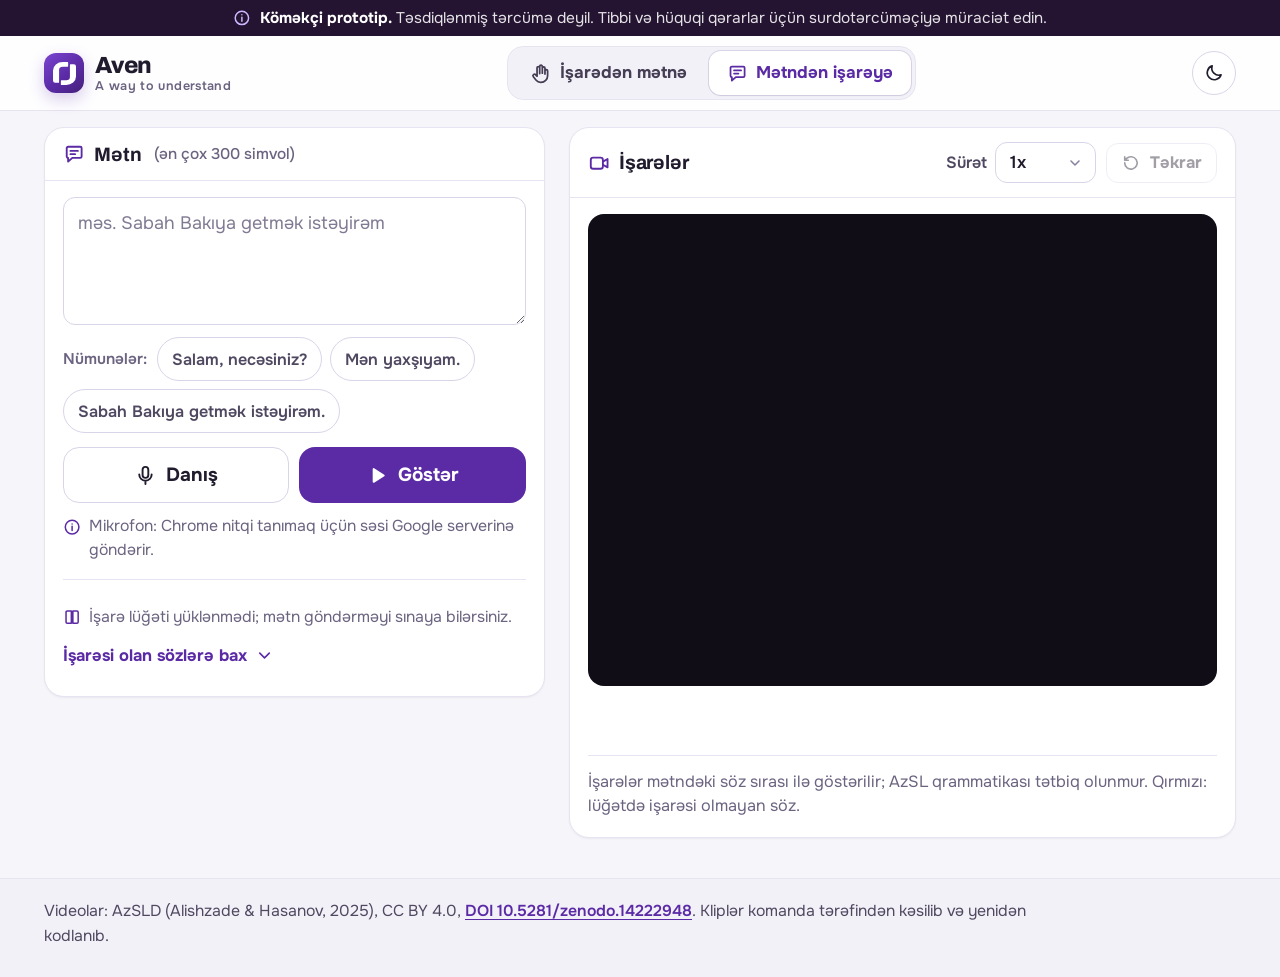
==== commit be88d1ec: "All current work on main: P8-P16, framing guard and Railway deploy, Aven design P19-P21, Direction B" ====
--- a/sign-assistant/web/signs.html
+++ b/sign-assistant/web/signs.html
@@ -73,6 +73,12 @@
       </div>
       <div class="card-b">
         <textarea id="text" rows="3" maxlength="300" placeholder="məs. Sabah Bakıya getmək istəyirəm"></textarea>
+        <div class="examples" role="group" aria-label="Nümunə cümlələr">
+          <span class="examples-label">Nümunələr:</span>
+          <button type="button" class="chip-btn" data-example="Salam, necəsiniz?">Salam, necəsiniz?</button>
+          <button type="button" class="chip-btn" data-example="Mən yaxşıyam.">Mən yaxşıyam.</button>
+          <button type="button" class="chip-btn" data-example="Sabah Bakıya getmək istəyirəm.">Sabah Bakıya getmək istəyirəm.</button>
+        </div>
         <div class="input-actions">
           <button id="mic" type="button" class="btn btn-ghost btn-lg btn-mic" hidden>
             <svg class="ic" aria-hidden="true"><use href="#i-mic"/></svg>Danış</button>
@@ -82,6 +88,14 @@
         <p id="status" class="status" aria-live="polite"></p>
         <p id="mic-note" class="aside-note" hidden><svg class="ic" aria-hidden="true"><use href="#i-info"/></svg>
           <span>Mikrofon: Chrome nitqi tanımaq üçün səsi Google serverinə göndərir.</span></p>
+        <div class="vocab">
+          <p class="aside-note"><svg class="ic" aria-hidden="true"><use href="#i-book"/></svg>
+            <span id="vocab-summary" aria-live="polite">İşarə lüğəti yüklənir…</span></p>
+          <details>
+            <summary>İşarəsi olan sözlərə bax<svg class="ic chev" aria-hidden="true"><use href="#i-chevron"/></svg></summary>
+            <p id="vocab-words" class="note">Yüklənir…</p>
+          </details>
+        </div>
       </div>
     </section>
 
@@ -104,6 +118,7 @@
         <p id="subtitle" class="subtitle" aria-live="polite"></p>
         <ol id="chips" class="chips" aria-label="İşarələrin ardıcıllığı"></ol>
         <div class="player-notes">
+          <p id="coverage" class="note" aria-live="polite"></p>
           <p id="source" class="note"></p>
           <p class="note">İşarələr mətndəki söz sırası ilə göstərilir; AzSL qrammatikası tətbiq olunmur.
             Qırmızı: lüğətdə işarəsi olmayan söz.</p>
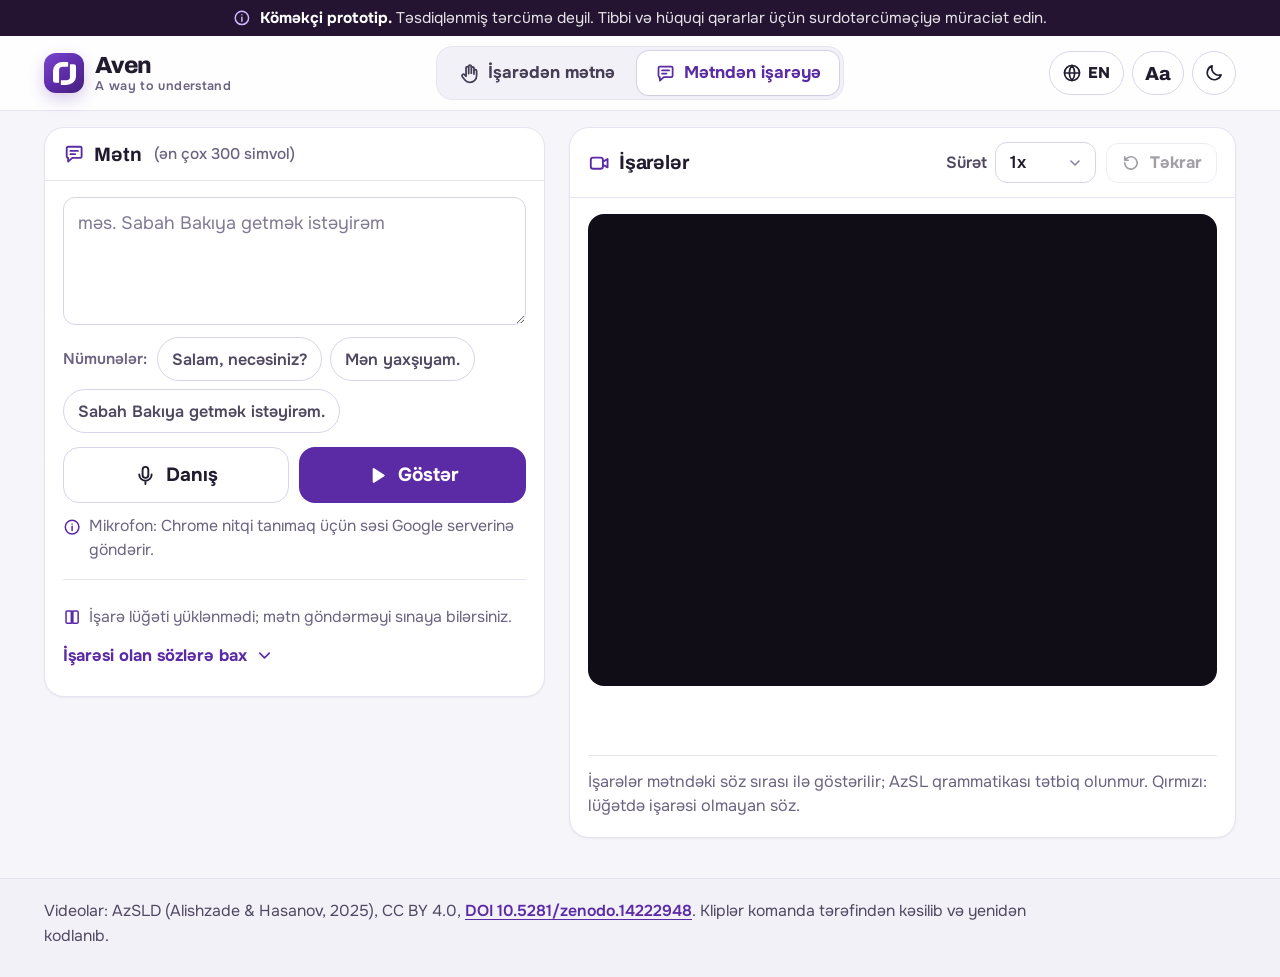
==== commit c87b0245: "P23: finished-product touches on the web pages (items 5-11) PWA: manifest.json, app icons (192, 512," ====
--- a/sign-assistant/web/signs.html
+++ b/sign-assistant/web/signs.html
@@ -4,21 +4,43 @@
 <head>
   <meta charset="utf-8">
   <meta name="viewport" content="width=device-width, initial-scale=1, viewport-fit=cover">
-  <title>Aven — Mətndən işarəyə</title>
+  <title data-i18n="title.b">Aven — Mətndən işarəyə</title>
+  <meta name="description" content="Aven: yazılan və ya deyilən Azərbaycan dili mətnini işarə dili videolarına çevirir.">
   <meta name="theme-color" content="#F6F5FA">
   <link rel="icon" href="data:image/svg+xml,%3Csvg xmlns='http://www.w3.org/2000/svg' viewBox='0 0 64 64'%3E%3Crect width='64' height='64' rx='16' fill='%235B2BA6'/%3E%3Cg fill='%23fff' transform='translate(14 14) scale(.75)'%3E%3Cpath d='M4.7 43.3A4.7 4.7 0 0 1 0 38.6V17.8A20.4 17.8 0 0 1 20.4 0h10a1.2 1.2 0 0 1 1.2 1.2v7.3a1.2 1.2 0 0 1-1.2 1.2h-9.8a7.9 6.9 0 0 0-7.9 6.9v25.5a1.2 1.2 0 0 1-1.2 1.2z'/%3E%3Cpath transform='rotate(180 24 24)' d='M4.7 43.3A4.7 4.7 0 0 1 0 38.6V17.8A20.4 17.8 0 0 1 20.4 0h10a1.2 1.2 0 0 1 1.2 1.2v7.3a1.2 1.2 0 0 1-1.2 1.2h-9.8a7.9 6.9 0 0 0-7.9 6.9v25.5a1.2 1.2 0 0 1-1.2 1.2z'/%3E%3C/g%3E%3C/svg%3E">
+  <link rel="manifest" href="manifest.json">
+  <link rel="apple-touch-icon" href="icons/apple-touch-icon.png">
+  <meta name="mobile-web-app-capable" content="yes">
+  <meta name="apple-mobile-web-app-capable" content="yes">
+  <meta name="apple-mobile-web-app-title" content="Aven">
+  <meta property="og:type" content="website">
+  <meta property="og:site_name" content="Aven">
+  <meta property="og:title" content="Aven — Mətndən işarəyə">
+  <meta property="og:description" content="Yazılan və ya deyilən mətni Azərbaycan işarə dili videolarına çevirir. Text to Azerbaijani Sign Language videos.">
+  <meta property="og:url" content="https://azsl-assistant-production.up.railway.app/signs.html">
+  <meta property="og:image" content="https://azsl-assistant-production.up.railway.app/og-image.jpg">
+  <meta property="og:image:type" content="image/jpeg">
+  <meta property="og:image:width" content="1200">
+  <meta property="og:image:height" content="630">
+  <meta property="og:image:alt" content="Aven — A way to understand. Azərbaycan işarə dili köməkçisi.">
+  <meta name="twitter:card" content="summary_large_image">
   <link rel="preload" href="fonts/onest-az.woff2" as="font" type="font/woff2" crossorigin>
   <link rel="preload" href="fonts/archivo-az.woff2" as="font" type="font/woff2" crossorigin>
   <script>
-    // Theme before the first paint (no flash): the saved choice, otherwise the system setting. ui.js does the rest.
+    // Before the first paint (no flash): theme (saved, else the system setting), text size, contrast, language.
     (function () {
-      var theme = null;
-      try { theme = localStorage.getItem("aven-theme"); } catch (e) { /* storage blocked */ }
+      var d = document.documentElement;
+      function saved(key) { try { return localStorage.getItem(key); } catch (e) { return null; } }
+      var theme = saved("aven-theme");
       if (theme !== "dark" && theme !== "light") theme = matchMedia("(prefers-color-scheme: dark)").matches ? "dark" : "light";
-      document.documentElement.dataset.theme = theme;
+      d.dataset.theme = theme;
+      var text = saved("aven-text");
+      if (text === "1" || text === "2") d.dataset.text = text;
+      if (saved("aven-contrast") === "high") d.dataset.contrast = "high";
+      if (saved("aven-lang") === "en") d.lang = "en";
     })();
   </script>
-  <link rel="stylesheet" href="style.css">
+  <link rel="stylesheet" href="style.css?v=20261009b">
 </head>
 <body>
   <svg class="sprite" aria-hidden="true" focusable="false">
@@ -28,6 +50,7 @@
     <symbol id="i-text" viewBox="0 0 24 24"><path d="M5.5 4h13A1.5 1.5 0 0 1 20 5.5v9a1.5 1.5 0 0 1-1.5 1.5H10l-4.5 4V16a1.5 1.5 0 0 1-1.5-1.5v-9A1.5 1.5 0 0 1 5.5 4zM8 8.5h8M8 12h5"/></symbol>
     <symbol id="i-moon" viewBox="0 0 24 24"><path d="M20.5 14.2A8.5 8.5 0 0 1 9.8 3.5a8.5 8.5 0 1 0 10.7 10.7z"/></symbol>
     <symbol id="i-sun" viewBox="0 0 24 24"><circle cx="12" cy="12" r="4"/><path d="M12 2.8v2.1M12 19.1v2.1M4.9 4.9l1.5 1.5M17.6 17.6l1.5 1.5M2.8 12h2.1M19.1 12h2.1M4.9 19.1l1.5-1.5M17.6 6.4l1.5-1.5"/></symbol>
+    <symbol id="i-globe" viewBox="0 0 24 24"><circle cx="12" cy="12" r="9"/><path d="M3 12h18M12 3a14 14 0 0 1 0 18M12 3a14 14 0 0 0 0 18"/></symbol>
     <symbol id="i-play" viewBox="0 0 24 24"><path d="M8 5.3v13.4L18.6 12z" fill="currentColor"/></symbol>
     <symbol id="i-mic" viewBox="0 0 24 24"><rect x="9" y="3" width="6" height="11.5" rx="3"/><path d="M5.5 11a6.5 6.5 0 0 0 13 0M12 17.5V21"/></symbol>
     <symbol id="i-replay" viewBox="0 0 24 24"><path d="M4.5 12a7.5 7.5 0 1 0 2.3-5.4L4.5 8.8M4.5 4.5v4.3h4.3"/></symbol>
@@ -36,12 +59,12 @@
     <symbol id="i-chevron" viewBox="0 0 24 24"><path d="M6 9l6 6 6-6"/></symbol>
   </svg>
 
-  <a class="skip" href="#main">Məzmuna keç</a>
+  <a class="skip" href="#main" data-i18n="skip">Məzmuna keç</a>
 
   <div class="topbar" role="note">
     <div class="topbar-inner">
       <svg class="ic" aria-hidden="true"><use href="#i-info"/></svg>
-      <p><b>Köməkçi prototip.</b> Təsdiqlənmiş tərcümə deyil.
+      <p data-i18n-html="top.disclaimer"><b>Köməkçi prototip.</b> Təsdiqlənmiş tərcümə deyil.
         Tibbi və hüquqi qərarlar üçün surdotərcüməçiyə müraciət edin.</p>
     </div>
   </div>
@@ -52,47 +75,63 @@
         <span class="logo-mark"><svg aria-hidden="true"><use href="#i-logo"/></svg></span>
         <span class="logo-text"><b>Aven</b><small lang="en">A way to understand</small></span>
       </a>
-      <nav class="modes" aria-label="İstiqamət">
-        <a href="./"><svg class="ic" aria-hidden="true"><use href="#i-hand"/></svg>İşarədən mətnə</a>
-        <a href="signs.html" aria-current="page"><svg class="ic" aria-hidden="true"><use href="#i-text"/></svg>Mətndən işarəyə</a>
+      <nav class="modes" aria-label="İstiqamət" data-i18n-attr="aria-label:nav.label">
+        <a href="./"><svg class="ic" aria-hidden="true"><use href="#i-hand"/></svg><span data-i18n="nav.a">İşarədən mətnə</span></a>
+        <a href="signs.html" aria-current="page"><svg class="ic" aria-hidden="true"><use href="#i-text"/></svg><span data-i18n="nav.b">Mətndən işarəyə</span></a>
       </nav>
-      <button class="theme-toggle" type="button" data-theme-toggle aria-pressed="false" aria-label="Tünd tema" title="Tünd tema">
-        <svg class="ic i-moon" aria-hidden="true"><use href="#i-moon"/></svg>
-        <svg class="ic i-sun" aria-hidden="true"><use href="#i-sun"/></svg>
-      </button>
+      <div class="header-tools">
+        <button class="tool-btn" type="button" data-lang-toggle aria-label="English" title="English">
+          <svg class="ic" aria-hidden="true"><use href="#i-globe"/></svg><span data-lang-label>EN</span></button>
+        <details class="prefs">
+          <summary class="tool-btn" aria-label="Görünüş" title="Görünüş" data-i18n-attr="aria-label:prefs;title:prefs"><span class="aa" aria-hidden="true">Aa</span></summary>
+          <div class="prefs-panel">
+            <p class="prefs-title" data-i18n="prefs.text">Yazı ölçüsü</p>
+            <div class="seg" role="group" aria-label="Yazı ölçüsü" data-i18n-attr="aria-label:prefs.text">
+              <button type="button" data-text-size="0" aria-pressed="true" aria-label="Normal" data-i18n-attr="aria-label:prefs.t0">A</button>
+              <button type="button" data-text-size="1" aria-pressed="false" aria-label="Böyük" data-i18n-attr="aria-label:prefs.t1">A+</button>
+              <button type="button" data-text-size="2" aria-pressed="false" aria-label="Çox böyük" data-i18n-attr="aria-label:prefs.t2">A++</button>
+            </div>
+            <label class="switch"><span data-i18n="prefs.contrast">Yüksək kontrast</span><input type="checkbox" data-contrast-toggle></label>
+          </div>
+        </details>
+        <button class="theme-toggle" type="button" data-theme-toggle aria-pressed="false" aria-label="Tünd tema" title="Tünd tema" data-i18n-attr="aria-label:theme;title:theme">
+          <svg class="ic i-moon" aria-hidden="true"><use href="#i-moon"/></svg>
+          <svg class="ic i-sun" aria-hidden="true"><use href="#i-sun"/></svg>
+        </button>
+      </div>
     </div>
   </header>
 
   <main id="main" class="page page-b" tabindex="-1">
-    <h1 class="sr-only">Mətndən işarəyə</h1>
+    <h1 class="sr-only" data-i18n="nav.b">Mətndən işarəyə</h1>
 
     <section class="card input-card" aria-labelledby="text-title">
       <div class="card-h">
-        <h2 id="text-title"><svg class="ic" aria-hidden="true"><use href="#i-text"/></svg><label for="text">Mətn</label></h2>
-        <span class="hint">(ən çox 300 simvol)</span>
+        <h2 id="text-title"><svg class="ic" aria-hidden="true"><use href="#i-text"/></svg><label for="text" data-i18n="b.text">Mətn</label></h2>
+        <span class="hint" data-i18n="b.hint">(ən çox 300 simvol)</span>
       </div>
       <div class="card-b">
-        <textarea id="text" rows="3" maxlength="300" placeholder="məs. Sabah Bakıya getmək istəyirəm"></textarea>
-        <div class="examples" role="group" aria-label="Nümunə cümlələr">
-          <span class="examples-label">Nümunələr:</span>
+        <textarea id="text" rows="3" maxlength="300" placeholder="məs. Sabah Bakıya getmək istəyirəm" data-i18n-attr="placeholder:b.ph"></textarea>
+        <div class="examples" role="group" aria-label="Nümunə cümlələr" data-i18n-attr="aria-label:b.exlabel">
+          <span class="examples-label" data-i18n="b.examples">Nümunələr:</span>
           <button type="button" class="chip-btn" data-example="Salam, necəsiniz?">Salam, necəsiniz?</button>
           <button type="button" class="chip-btn" data-example="Mən yaxşıyam.">Mən yaxşıyam.</button>
           <button type="button" class="chip-btn" data-example="Sabah Bakıya getmək istəyirəm.">Sabah Bakıya getmək istəyirəm.</button>
         </div>
         <div class="input-actions">
           <button id="mic" type="button" class="btn btn-ghost btn-lg btn-mic" hidden>
-            <svg class="ic" aria-hidden="true"><use href="#i-mic"/></svg>Danış</button>
+            <svg class="ic" aria-hidden="true"><use href="#i-mic"/></svg><span data-i18n="b.mic">Danış</span></button>
           <button id="show" type="button" class="btn btn-primary btn-lg" data-busy>
-            <svg class="ic" aria-hidden="true"><use href="#i-play"/></svg>Göstər</button>
+            <svg class="ic" aria-hidden="true"><use href="#i-play"/></svg><span data-i18n="b.show">Göstər</span></button>
         </div>
         <p id="status" class="status" aria-live="polite"></p>
         <p id="mic-note" class="aside-note" hidden><svg class="ic" aria-hidden="true"><use href="#i-info"/></svg>
-          <span>Mikrofon: Chrome nitqi tanımaq üçün səsi Google serverinə göndərir.</span></p>
+          <span data-i18n="b.micnote">Mikrofon: Chrome nitqi tanımaq üçün səsi Google serverinə göndərir.</span></p>
         <div class="vocab">
           <p class="aside-note"><svg class="ic" aria-hidden="true"><use href="#i-book"/></svg>
             <span id="vocab-summary" aria-live="polite">İşarə lüğəti yüklənir…</span></p>
           <details>
-            <summary>İşarəsi olan sözlərə bax<svg class="ic chev" aria-hidden="true"><use href="#i-chevron"/></svg></summary>
+            <summary><span data-i18n="b.vocabmore">İşarəsi olan sözlərə bax</span><svg class="ic chev" aria-hidden="true"><use href="#i-chevron"/></svg></summary>
             <p id="vocab-words" class="note">Yüklənir…</p>
           </details>
         </div>
@@ -101,26 +140,26 @@
 
     <section class="card player-card" aria-labelledby="player-title">
       <div class="card-h">
-        <h2 id="player-title"><svg class="ic" aria-hidden="true"><use href="#i-video"/></svg>İşarələr</h2>
+        <h2 id="player-title"><svg class="ic" aria-hidden="true"><use href="#i-video"/></svg><span data-i18n="b.signs">İşarələr</span></h2>
         <div class="player-tools">
-          <label class="speed">Sürət
+          <label class="speed"><span data-i18n="b.speed">Sürət</span>
             <select id="speed">
               <option value="0.75">0.75x</option>
               <option value="1" selected>1x</option>
             </select>
           </label>
           <button id="replay" type="button" class="btn btn-ghost btn-sm" disabled>
-            <svg class="ic" aria-hidden="true"><use href="#i-replay"/></svg>Təkrar</button>
+            <svg class="ic" aria-hidden="true"><use href="#i-replay"/></svg><span data-i18n="b.replay">Təkrar</span></button>
         </div>
       </div>
       <div class="card-b">
         <div class="player"><video id="video" muted playsinline preload="auto"></video></div>
         <p id="subtitle" class="subtitle" aria-live="polite"></p>
-        <ol id="chips" class="chips" aria-label="İşarələrin ardıcıllığı"></ol>
+        <ol id="chips" class="chips" aria-label="İşarələrin ardıcıllığı" data-i18n-attr="aria-label:b.chips"></ol>
         <div class="player-notes">
           <p id="coverage" class="note" aria-live="polite"></p>
           <p id="source" class="note"></p>
-          <p class="note">İşarələr mətndəki söz sırası ilə göstərilir; AzSL qrammatikası tətbiq olunmur.
+          <p class="note" data-i18n="b.rules">İşarələr mətndəki söz sırası ilə göstərilir; AzSL qrammatikası tətbiq olunmur.
             Qırmızı: lüğətdə işarəsi olmayan söz.</p>
         </div>
       </div>
@@ -129,13 +168,13 @@
 
   <footer class="footer">
     <div class="footer-inner">
-      <p class="credit">Videolar: AzSLD (Alishzade &amp; Hasanov, 2025), CC BY 4.0,
+      <p class="credit"><span data-i18n="b.credit1">Videolar: AzSLD (Alishzade &amp; Hasanov, 2025), CC BY 4.0,</span>
         <a href="https://doi.org/10.5281/zenodo.14222948">DOI 10.5281/zenodo.14222948</a>.
-        Kliplər komanda tərəfindən kəsilib və yenidən kodlanıb.</p>
+        <span data-i18n="b.credit2">Kliplər komanda tərəfindən kəsilib və yenidən kodlanıb.</span></p>
     </div>
   </footer>
 
-  <script src="ui.js" defer></script>
+  <script src="ui.js?v=20261009b" defer></script>
   <script type="module" src="signs.js"></script>
 </body>
 </html>
--- a/sign-assistant/web/style.css
+++ b/sign-assistant/web/style.css
@@ -109,6 +109,43 @@
   color-scheme: dark;
 }
 
+/* High contrast (ui.js, "Aa" panel): darker text and lines, stronger status inks, 2 px borders below */
+:root[data-contrast="high"] {
+  --kd-ink: #120E1A;
+  --kd-body: #211B2E;
+  --kd-muted: #362F44;
+  --kd-nav: #211B2E;
+  --kd-line: #6B6380;
+  --kd-line-soft: #4F4860;
+  --kd-primary: #4A2188;
+  --kd-primary-strong: #3A1A6C;
+  --kd-primary-ink: #3D1C70;
+  --av-bg: #FFFFFF;
+  --av-surface-soft: #F1EEF7;
+  --av-ok-ink: #03543B;
+  --av-warn-ink: #6B3A05;
+  --av-bad-ink: #8F1C13;
+}
+
+:root[data-theme="dark"][data-contrast="high"] {
+  --kd-ink: #FFFFFF;
+  --kd-body: #F1ECFA;
+  --kd-muted: #DCD4EA;
+  --kd-nav: #FFFFFF;
+  --kd-line: rgb(255 255 255 / 45%);
+  --kd-line-soft: rgb(255 255 255 / 62%);
+  --kd-primary: #6A3FC4;
+  --kd-primary-strong: #5B33AE;
+  --kd-primary-ink: #DCCFFF;
+  --av-bg: #08070B;
+  --av-surface: #121019;
+  --av-raised: #1E1A28;
+  --av-surface-soft: #100D16;
+  --av-ok-ink: #A7F3D0;
+  --av-warn-ink: #FDE68A;
+  --av-bad-ink: #FECACA;
+}
+
 /* ==================== 2. FONTS AND BASE ==================== */
 /* Archivo (headings) and Onest (text): the University App's Azerbaijani subsets, where Ə ə and İ ı are the fonts'
    own glyphs. SIL Open Font License 1.1, see fonts/OFL.txt. Other Latin letters fall back to the system font. */
@@ -135,8 +172,13 @@
 /* Author display rules (.btn, .card...) must not undo the hidden attribute that app.js and signs.js toggle */
 [hidden] { display: none !important; }
 
+/* Text size (ui.js, "Aa" panel): every size is in rem, so one factor scales the whole page */
+:root { --text-scale: 1; }
+:root[data-text="1"] { --text-scale: 1.12; }
+:root[data-text="2"] { --text-scale: 1.25; }
+
 html {
-  font-size: 106.25%;
+  font-size: calc(106.25% * var(--text-scale));
   -webkit-text-size-adjust: 100%;
   text-size-adjust: 100%;
 }
@@ -344,28 +386,133 @@
 
 .modes .ic { width: 1.25em; height: 1.25em; }
 
+/* Header tools: language, display settings ("Aa") and theme, round 44 px buttons as in University App */
+.header-tools { display: flex; align-items: center; gap: 8px; flex: none; }
+
+.tool-btn,
 .theme-toggle {
   position: relative;
-  display: inline-grid;
-  place-items: center;
-  width: 44px;
+  display: inline-flex;
+  align-items: center;
+  justify-content: center;
+  gap: 6px;
+  min-width: 44px;
   height: 44px;
   flex: none;
-  padding: 0;
+  padding: 0 12px;
   border: 1px solid var(--kd-line-soft);
-  border-radius: 50%;
+  border-radius: 999px;
   background: var(--av-raised);
   color: var(--kd-ink);
+  font-weight: 800;
+  font-size: 0.86rem;
+  letter-spacing: 0.04em;
   cursor: pointer;
+  list-style: none;
   -webkit-tap-highlight-color: transparent;
   transition: background-color var(--motion-base), border-color var(--motion-base);
 }
 
+.theme-toggle { width: 44px; padding: 0; }
+.tool-btn::-webkit-details-marker { display: none; }
+.tool-btn:hover,
 .theme-toggle:hover { background: var(--kd-tint); border-color: color-mix(in srgb, var(--kd-primary) 45%, var(--kd-line-soft)); }
+.tool-btn .ic,
 .theme-toggle .ic { width: 20px; height: 20px; }
+.tool-btn .aa { font-family: var(--kd-display); font-size: 1.05rem; letter-spacing: 0; }
 .theme-toggle .i-sun,
 :root[data-theme="dark"] .theme-toggle .i-moon { display: none; }
 :root[data-theme="dark"] .theme-toggle .i-sun { display: block; }
+
+/* Display settings panel under the "Aa" button: text size and contrast */
+.prefs { position: relative; }
+.prefs[open] > .tool-btn { background: var(--kd-tint-strong); border-color: color-mix(in srgb, var(--kd-primary) 55%, transparent); color: var(--av-on-tint); }
+
+.prefs-panel {
+  position: absolute;
+  top: calc(100% + 8px);
+  right: 0;
+  z-index: 40;
+  display: grid;
+  gap: 12px;
+  width: min(280px, calc(100vw - 32px));
+  padding: 16px;
+  border: 1px solid var(--kd-line);
+  border-radius: var(--radius-lg);
+  background: var(--av-surface);
+  color: var(--kd-ink);
+  box-shadow: var(--av-shadow);
+}
+
+.prefs-title { font-size: 0.82rem; font-weight: 700; letter-spacing: 0.04em; text-transform: uppercase; color: var(--kd-muted); }
+
+.seg {
+  display: flex;
+  gap: 4px;
+  padding: 4px;
+  border: 1px solid var(--kd-line);
+  border-radius: 12px;
+  background: var(--av-surface-soft);
+}
+
+.seg button {
+  flex: 1 1 0;
+  min-height: 40px;
+  border: 0;
+  border-radius: 9px;
+  background: transparent;
+  color: var(--kd-nav);
+  font-family: var(--kd-display);
+  font-weight: 700;
+  cursor: pointer;
+}
+
+.seg button:nth-child(1) { font-size: 0.9rem; }
+.seg button:nth-child(2) { font-size: 1.05rem; }
+.seg button:nth-child(3) { font-size: 1.2rem; }
+.seg button[aria-pressed="true"] { background: var(--av-raised); color: var(--kd-primary-ink); box-shadow: var(--av-shadow-soft), 0 0 0 1px var(--kd-line-soft); }
+
+.switch {
+  display: flex;
+  align-items: center;
+  justify-content: space-between;
+  gap: 12px;
+  min-height: 44px;
+  font-weight: 600;
+  cursor: pointer;
+}
+
+.switch input {
+  appearance: none;
+  position: relative;
+  flex: none;
+  width: 48px;
+  height: 28px;
+  min-height: 0;
+  margin: 0;
+  padding: 0;
+  border: 0;
+  border-radius: 999px;
+  background: var(--kd-line-soft);
+  cursor: pointer;
+  transition: background-color var(--motion-base);
+}
+
+.switch input::before {
+  content: "";
+  position: absolute;
+  top: 3px;
+  left: 3px;
+  width: 22px;
+  height: 22px;
+  border-radius: 50%;
+  background: #fff;
+  box-shadow: 0 1px 2px rgb(0 0 0 / 25%);
+  transition: transform var(--motion-base) var(--ease-standard);
+}
+
+.switch input:checked { background: var(--kd-primary); }
+.switch input:checked::before { transform: translateX(20px); }
 
 .page {
   flex: 1 0 auto;
@@ -886,13 +1033,18 @@
 .assumptions:empty { display: none; }
 .sentence-card .alert { margin-top: 12px; }
 
+/* Read aloud on its own row, Big screen and Copy side by side under it (as the word buttons above) */
 .speak-row {
-  display: flex;
-  flex-wrap: wrap;
-  align-items: center;
-  gap: 10px 14px;
+  display: grid;
+  grid-template-columns: 1fr 1fr;
+  gap: 10px;
   margin-top: 16px;
 }
+
+.speak-row .btn { padding-inline: 12px; }
+.speak-row .btn-primary,
+.speak-row .note { grid-column: 1 / -1; }
+.speak-row .note:empty { display: none; }
 
 /* Record mode (team only), folded in the footer */
 .record-box {
@@ -933,6 +1085,117 @@
 .record input:invalid { border-color: var(--av-bad); }
 #rec-status { flex-basis: 100%; font-weight: 600; }
 #rec-status:empty { display: none; }
+
+.card-h-tools { display: flex; flex-wrap: wrap; align-items: center; gap: 8px; margin-left: auto; }
+.btn.is-copied { border-color: var(--av-ok); color: var(--av-ok-ink); }
+
+/* Big screen (ui.js): the composed sentence fills the screen, to turn it towards the other person */
+.bigscreen {
+  width: 100%;
+  height: 100%;
+  max-width: none;
+  max-height: none;
+  margin: 0;
+  padding: 40px 24px;
+  border: 0;
+  background: var(--av-surface);
+  color: var(--kd-ink);
+}
+
+.bigscreen[open] {
+  display: flex;
+  flex-direction: column;
+  align-items: center;
+  justify-content: center;
+  gap: 28px;
+  text-align: center;
+}
+
+.bigscreen::backdrop { background: var(--av-surface); }
+
+.bigscreen-text {
+  max-width: 22ch;
+  font-family: var(--kd-display);
+  font-size: clamp(2.4rem, 7.5vw, 7.5rem);
+  font-weight: 800;
+  line-height: 1.15;
+  letter-spacing: -0.01em;
+  overflow-wrap: anywhere;
+}
+
+.bigscreen-sub { max-width: 60ch; font-size: clamp(1rem, 2vw, 1.5rem); color: var(--kd-muted); }
+.bigscreen-tools { position: absolute; top: 16px; right: 16px; display: flex; gap: 8px; }
+.bigscreen-body { display: grid; justify-items: center; gap: 28px; transition: transform var(--motion-base) var(--ease-standard); }
+.bigscreen.is-flipped .bigscreen-body { transform: rotate(180deg); }
+.bigscreen [data-bigscreen-flip][aria-pressed="true"] { background: var(--kd-tint-strong); color: var(--av-on-tint); }
+
+/* Conversation history of this session (ui.js, sessionStorage) */
+.history-list { display: grid; gap: 10px; margin: 0; padding: 0; list-style: none; }
+
+.history-list li {
+  display: grid;
+  grid-template-columns: auto minmax(0, 1fr) auto;
+  align-items: start;
+  gap: 2px 12px;
+  padding: 12px 12px 12px 14px;
+  border: 1px solid var(--kd-line);
+  border-radius: 14px;
+  background: var(--av-surface-soft);
+}
+
+.history-time { padding-top: 0.2em; font-size: 0.8rem; font-weight: 700; font-variant-numeric: tabular-nums; color: var(--kd-muted); }
+.history-text { font-family: var(--kd-display); font-size: 1.05rem; font-weight: 700; line-height: 1.35; overflow-wrap: anywhere; }
+.history-glosses { grid-column: 2; font-size: 0.85rem; color: var(--kd-muted); overflow-wrap: anywhere; }
+.history-list .tool-btn { grid-column: 3; grid-row: 1 / span 2; min-width: 40px; height: 40px; padding: 0; }
+
+/* First visit: three short steps (ui.js) */
+.onboard {
+  width: min(560px, calc(100% - 32px));
+  padding: 0;
+  border: 1px solid var(--kd-line);
+  border-radius: 24px;
+  background: var(--av-surface);
+  color: var(--kd-ink);
+  box-shadow: var(--av-shadow);
+}
+
+.onboard::backdrop { background: rgb(18 16 25 / 55%); }
+
+.onboard-step {
+  display: grid;
+  justify-items: center;
+  gap: 12px;
+  padding: 36px 28px 8px;
+  text-align: center;
+}
+
+.onboard-ic {
+  display: grid;
+  place-items: center;
+  width: 76px;
+  height: 76px;
+  border-radius: 22px;
+  background: var(--kd-tint-strong);
+  color: var(--kd-primary-ink);
+}
+
+.onboard-ic .ic { width: 38px; height: 38px; }
+.onboard-step h2 { font-size: 1.4rem; }
+.onboard-step p { max-width: 40ch; color: var(--kd-body); }
+
+.onboard-foot {
+  display: flex;
+  flex-wrap: wrap;
+  align-items: center;
+  justify-content: space-between;
+  gap: 12px;
+  padding: 20px 20px 22px;
+}
+
+.onboard-dots { display: flex; gap: 6px; }
+.onboard-dots span { width: 8px; height: 8px; border-radius: 999px; background: var(--kd-line-soft); transition: width var(--motion-base), background-color var(--motion-base); }
+.onboard-dots span.on { width: 22px; background: var(--kd-primary); }
+.onboard-buttons { display: flex; gap: 8px; margin-left: auto; }
 
 /* ==================== 6. DIRECTION B (signs.html) ==================== */
 .page-b {
@@ -1156,7 +1419,7 @@
   .logo-mark { width: 36px; height: 36px; border-radius: 11px; }
   .logo-mark svg { width: 21px; height: 21px; }
   .logo-text b { font-size: 1.2rem; }
-  .theme-toggle { margin-left: auto; }
+  .header-tools { margin-left: auto; gap: 6px; }
   .modes { order: 3; flex-basis: 100%; margin: 0; }
   .modes a { flex: 1 1 0; min-width: 0; min-height: 46px; padding: 0 8px; font-size: 0.9rem; }
 
@@ -1190,6 +1453,14 @@
   .examples::-webkit-scrollbar { display: none; }
   .examples > * { flex: none; scroll-snap-align: start; }
   .chip-btn { white-space: nowrap; }
+}
+
+/* Phones: the language button drops its globe so logo and the three header buttons share one row; with larger text
+   two buttons no longer fit side by side, so they stack and labels may wrap instead of pushing the page sideways */
+@media (max-width: 440px) {
+  [data-lang-toggle] .ic { display: none; }
+  :root[data-text] :is(.actions, .speak-row) { grid-template-columns: minmax(0, 1fr); }
+  :root[data-text] .btn { white-space: normal; text-align: center; }
 }
 
 @media (max-width: 360px) {
@@ -1221,7 +1492,7 @@
    chrome above and below it (300 px), so the pill, the camera and its note fit on one screen also inside a browser
    window with toolbars (about 630 px high); the buttons sit in one row so the composed sentence stays in view. */
 @media (min-width: 960px) {
-  html { font-size: 112.5%; }
+  html { font-size: calc(112.5% * var(--text-scale)); }
 
   .topbar-inner { padding-block: 7px; }
   .page { padding-top: 16px; }
@@ -1280,3 +1551,9 @@
   :root, :root[data-theme] { --kd-muted: var(--kd-body); --kd-line: var(--kd-line-soft); }
   .card, .btn-ghost, .modes, .pill { border-width: 2px; }
 }
+
+:root[data-contrast="high"] :is(.card, .btn-ghost, .modes, .pill, .word-chips li, .chip, .chip-btn, .tool-btn, .theme-toggle,
+  .words, .record-box, .prefs-panel, .history-list li, input, select, textarea) { border-width: 2px; }
+:root[data-contrast="high"] :focus-visible { outline: 3px solid var(--kd-primary-ink); outline-offset: 2px; }
+:root[data-contrast="high"] .note,
+:root[data-contrast="high"] .aside-note { color: var(--kd-body); }
